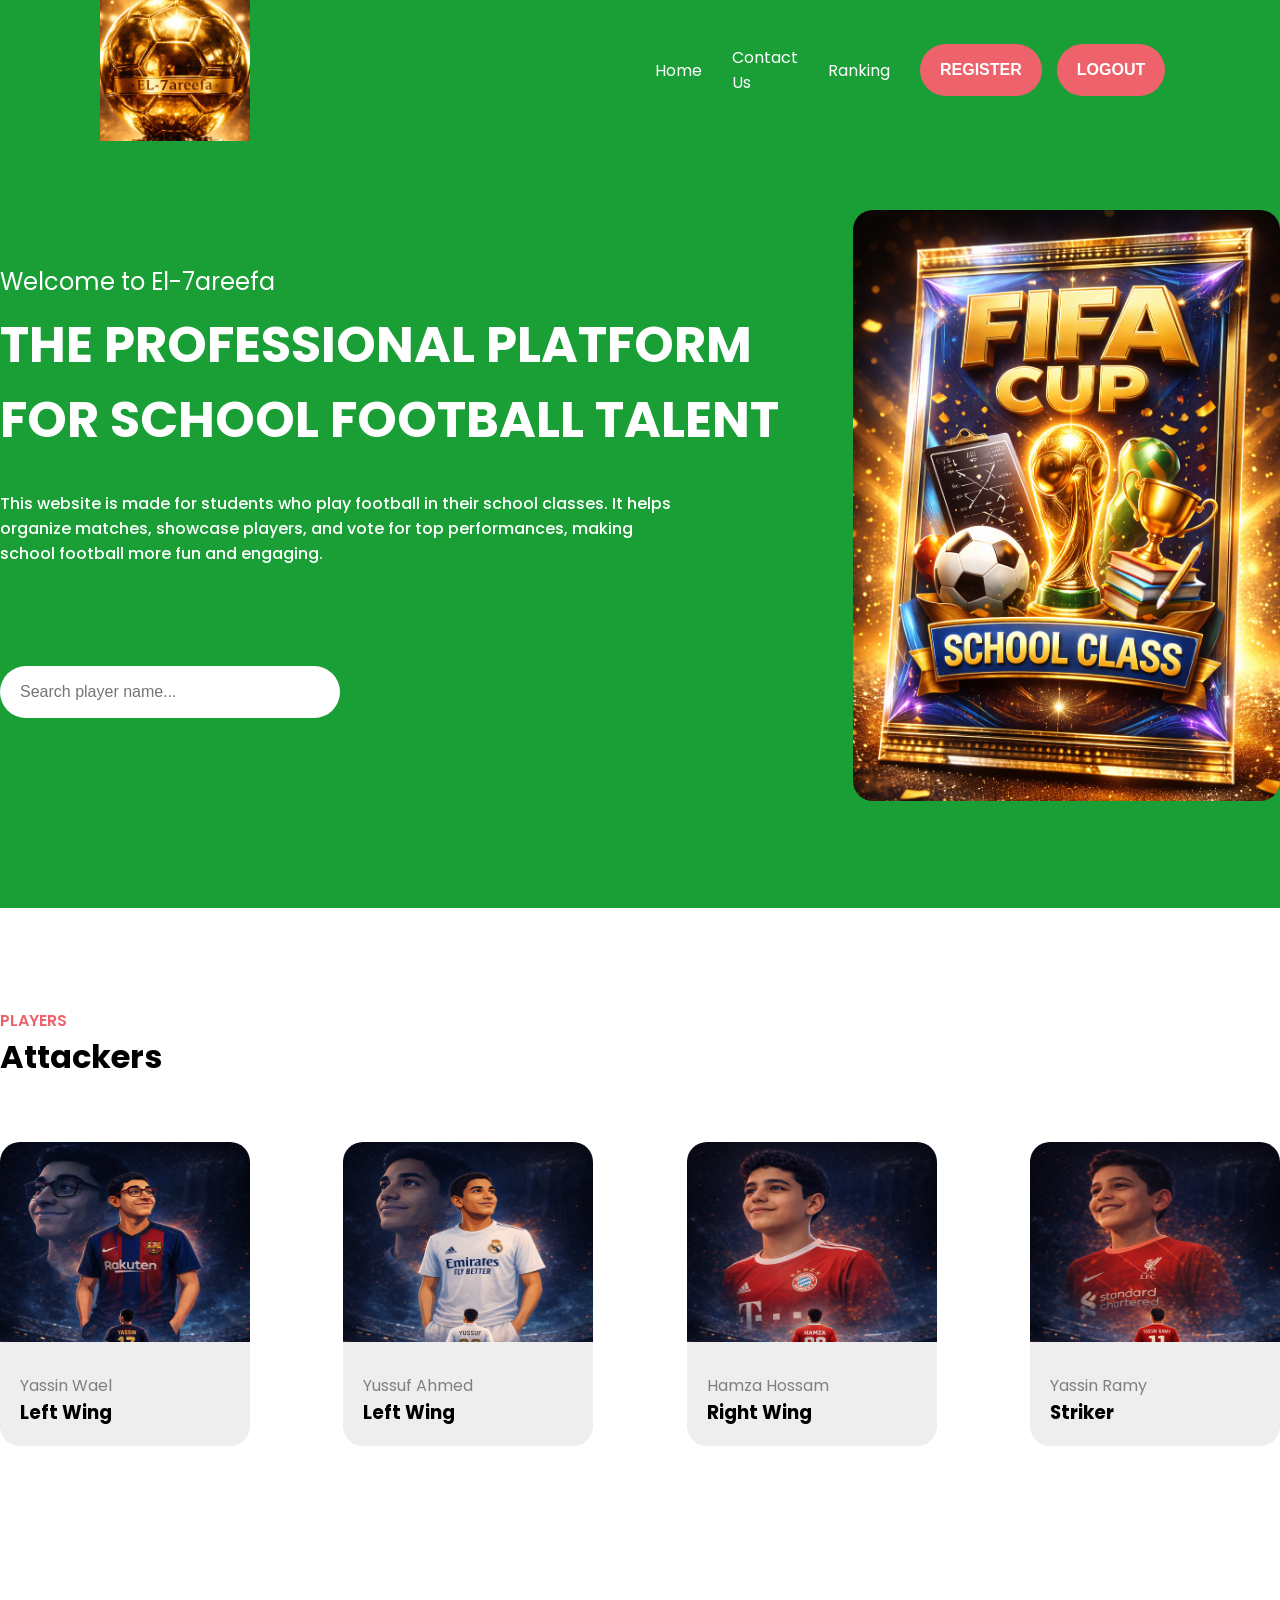
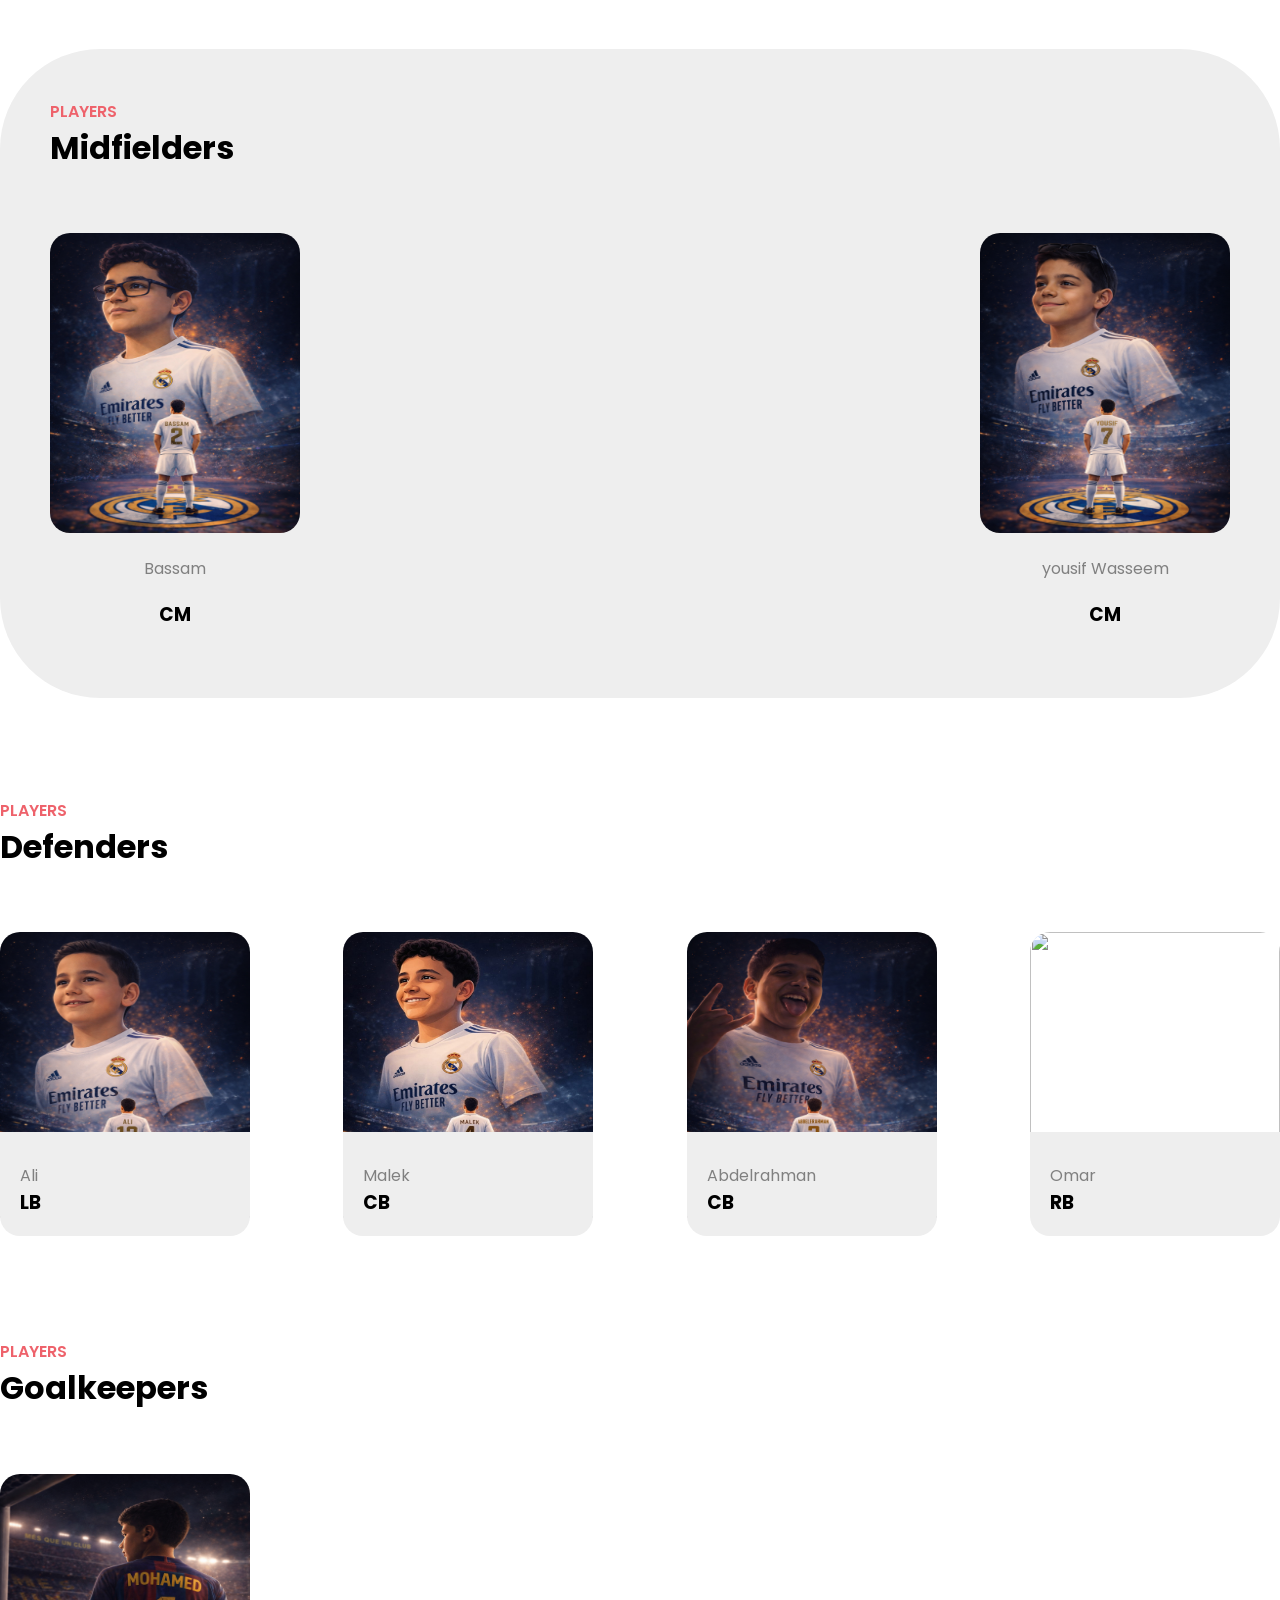
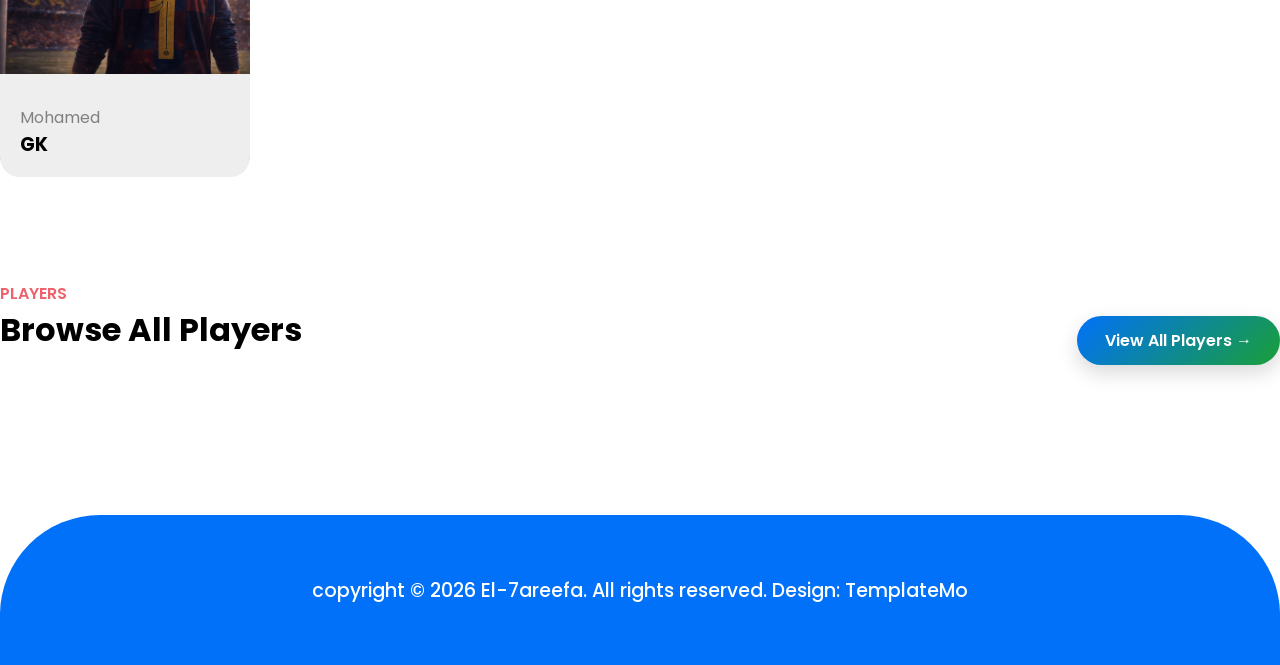
==== index.html @ 591f3f9e "Add files via upload" ====
<!DOCTYPE html>
<html lang="en">
  <head>
    <meta charset="UTF-8" />
    <meta name="viewport" content="width=device-width, initial-scale=1.0" />
    <!-- <script src="https://cdn.tailwindcss.com"></script> -->
    <!-- FONTS -->
    <link
      href="https://fonts.googleapis.com/css2?family=Poppins:wght@300;400;500;600;700&display=swap"
      rel="stylesheet"
    />
    <link rel="stylesheet" href="style.css" />
    <title>El-7areefa</title>
  </head>
  <body>
    <!-- HEADER -->
    <div class="headerContainer">
      <div class="header">
        <a href="index.html" class="logo">
          <img src="logo.png" alt="logo" />
        </a>
        <div class="headerLinks">
          <a href="index.html">Home</a>
            <a href="contactUs.html">Contact Us</a>
            <a href="ranking.html">Ranking</a>
            <a href="signIn.html" id="registerBtn"><button class="btn">Register</button></a>
          <button class="btn" onclick="logout()">Logout</button>
          <p id="userEmail"></p>
        </div>
      </div>
    </div>

    <!-- LANDING PAGE -->
    <div class="landingPageContainer">
      <div class="landingPage">
        <!-- LEFT SIDE -->
        <div class="leftSide">
          <p class="welcome">Welcome to El-7areefa</p>
          <h1 class="slogan">The professional platform for school football talent</h1>
          <p class="description">
            This website is made for students who play football in their school classes.
            It helps organize matches, showcase players, and vote for top performances,
            making school football more fun and engaging.
          </p>
<div class="searchBar">
  <input
    type="text"
    id="playerSearch"
    placeholder="Search player name..."
    oninput="liveSearch()"
    autocomplete="off"
  >
  <div id="searchResults" class="search-results"></div>
</div>


          </div>

        <!-- RIGHT SIDE  -->
        <div class="imageContainer">
        <img src="banner-image.png" alt="" />
        </div>
      </div>
    </div>

    <!-- TRENDING GAMES SECTION  -->
    <div class="trendingContainer">
      <span>Players</span>
      <div class="trendingHeader">
        <h1>Attackers</h1>
      </div>
      <div class="trendingCard">
        <!-- TRENDING GAME 1 -->
        <div class="card">
          <img src="trending-01.png" alt="" class="yassin"/>
          <div class="cardInfo">
            <div class="cardName">
              <p>Yassin Wael</p>
              <h3>Left Wing</h3>
            </div>
          </div>
        </div>

        <!-- TRENDING GAME 2 -->
        <div class="card">
          <img src="trending-02.png" alt="" class="yassin"/>
          <div class="cardInfo">
            <div class="cardName">
              <p>Yussuf Ahmed</p>
              <h3>Left Wing</h3>
            </div>
          </div>
        </div>

        <!-- TRENDING GAME 3 -->
        <div class="card">
          <img src="hamza.png" alt="" class="yassin" />
          <div class="cardInfo">
            <div class="cardName">
              <p>Hamza Hossam</p>
              <h3>Right Wing</h3>
            </div>
          </div>
        </div>

        <!-- TRENDING GAME 4 -->
        <div class="card">
          <img src="yassin_ramy.png" alt="" class="yassin"/>
          <div class="cardInfo">
            <div class="cardName">
              <p>Yassin Ramy</p>
              <h3>Striker</h3>
            </div>
          </div>
        </div>
      </div>
    </div>

    <!-- MOST PLAYED SECTION  -->
    <div class="mostContainer">
      <div class="mostPlayed">
        <span>Players</span>
        <div class="mostHeader">
          <h1>Midfielders</h1>
        </div>
        <div class="mostCards">
          <!-- CARD 1  -->
          <div class="card">
            <div class="cardImg">
              <img src="bassam.png" alt="" class="yassin"/>
            </div>
            <div class="cardInfo">
              <p class="genre">Bassam</p>
              <h3 class="cardName">CM</h3>
            </div>
          </div>
          <!-- CARD 2  -->
          <div class="card">
            <div class="cardImg">
              <img src="yousif_wasseem.png" alt="" class="yassin"/>
            </div>
            <div class="cardInfo">
              <p class="genre">yousif Wasseem</p>
              <h3 class="cardName">CM</h3>
            </div>
          </div>
        </div>
      </div>
    </div>

    <!-- TOP CATEGORIES  -->
    <div class="trendingContainer">
      <span>Players</span>
      <div class="trendingHeader">
        <h1>Defenders</h1>
      </div>
      <div class="trendingCard">
        <!-- TRENDING GAME 1 -->
        <div class="card">
          <img src="ali.png" alt="" class="yassin"/>
          <div class="cardInfo">
            <div class="cardName">
              <p>Ali</p>
              <h3>LB</h3>
            </div>
          </div>
        </div>

        <!-- TRENDING GAME 2 -->
        <div class="card">
          <img src="malek.png.jpg" alt="" class="yassin"/>
          <div class="cardInfo">
            <div class="cardName">
              <p>Malek</p>
              <h3>CB</h3>
            </div>
          </div>
        </div>

        <!-- TRENDING GAME 3 -->
        <div class="card">
          <img src="abdelrahman.png" alt="" class="yassin"/>
          <div class="cardInfo">
            <div class="cardName">
              <p>Abdelrahman</p>
              <h3>CB</h3>
            </div>
          </div>
        </div>

        <!-- TRENDING GAME 4 -->
        <div class="card">
          <img src="trending-04.jpg" alt="" class="yassin"/>
          <div class="cardInfo">
            <div class="cardName">
              <p>Omar</p>
              <h3>RB</h3>
            </div>
          </div>
        </div>
      </div>
    </div>
    <!--gk-->
    <div class="trendingContainer">
  <span>Players</span>
  <div class="trendingHeader">
    <h1>Goalkeepers</h1>
  </div>
  <div class="trendingCard" id="goalkeepersPlayers">
    <!-- Placeholder card -->
    <div class="card">
      <img src="mohamed.png" class="yassin" alt="">
      <div class="cardInfo">
        <div class="cardName">
          <p>Mohamed</p>
          <h3>GK</h3>
        </div>
      </div>
    </div>
  </div>
</div>
<!-- BROWSE PLAYERS -->
<div class="trendingContainer">
  <span>Players</span>
  <div class="trendingHeader">
    <h1>Browse All Players</h1>
<a href="players.html" class="view-all-btn">
  View All Players →
</a>
  </div>

  <div class="trendingCard" id="homePlayers"></div>
</div>
    <!-- FOOTER  -->
    <div class="footerContainer">
      <div class="footer">
        copyright &copy; 2026 El-7areefa. All rights reserved. Design:
        TemplateMo
      </div>
    </div>


<script src="https://www.gstatic.com/firebasejs/8.10.0/firebase-app.js"></script>
<script src="https://www.gstatic.com/firebasejs/8.10.0/firebase-auth.js"></script>
<script src="https://www.gstatic.com/firebasejs/8.10.0/firebase-firestore.js"></script>

<script>
  const firebaseConfig = {
    apiKey: "AIzaSyA4yfl48U9agGiK_tGhnNmvBV7qZu47NzE",
    authDomain: "el-7areefa-ac2fb.firebaseapp.com",
    projectId: "el-7areefa-ac2fb"
  };
    firebase.initializeApp(firebaseConfig);
</script>
<script>
  const db = firebase.firestore();
</script>

<script>
function liveSearch() {
  const input = document.getElementById("playerSearch").value.toLowerCase().trim();
  const resultsBox = document.getElementById("searchResults");

  resultsBox.innerHTML = "";

  if (input.length < 2) {
    resultsBox.style.display = "none";
    return;
  }

  db.collection("players")
    .where("nameLower", ">=", input)
    .where("nameLower", "<=", input + "\uf8ff")
    .limit(5)
    .get()
    .then(snapshot => {
      if (snapshot.empty) {
        resultsBox.innerHTML = `<div class="no-results">No players found</div>`;
        resultsBox.style.display = "block";
        return;
      }

      snapshot.forEach(doc => {
        const p = doc.data();

        resultsBox.innerHTML += `
          <div class="search-item" onclick="goToPlayer('${doc.id}')">
            <img src="${p.image}" />
            <div class="info">
              <span>${p.name}</span>
              <small>${p.position} • ${p.overall}</small>
            </div>
          </div>
        `;
      });

      resultsBox.style.display = "block";
    });
}

function goToPlayer(id) {
  window.location.href = "player.html?id=" + id;
}
</script>

<script>
firebase.auth().onAuthStateChanged(user => {
  const emailText = document.getElementById("userEmail");
  const registerBtn = document.getElementById("registerBtn");
  const logoutBtn = document.querySelector("button[onclick='logout()']");

  if (user) {
    emailText.innerText = "Logged in as: " + user.email;
    registerBtn.style.display = "none";
    logoutBtn.style.display = "inline-block";
  } else {
    emailText.innerText = "";
    registerBtn.style.display = "inline-block";
    logoutBtn.style.display = "none";
  }
});
</script>

<script>
function logout() {
  firebase.auth().signOut().then(() => {
    window.location.href = "login.html";
  });
}
</script>

<script>
const homePlayers = document.getElementById("homePlayers");

db.collection("players").limit(4).get().then(snapshot => {
  snapshot.forEach(doc => {
    const p = doc.data();

    homePlayers.innerHTML += `
      <div class="card" onclick="openPlayer('${doc.id}')">
        <img src="${p.image}" class="yassin">
        <div class="cardInfo">
          <div class="cardName">
            <p>${p.name}</p>
            <h3>${p.position} • ${p.overall}</h3>
          </div>
        </div>
      </div>
    `;
  });
});

function openPlayer(id) {
  window.location.href = "player.html?id=" + id;
}
</script>

  </body>
</html>
---- style.css ----
body {
    padding: 0;
    margin: 0;
    box-sizing: border-box;
    font-family: 'Poppins', sans-serif;
}

/* HEADER  */
.headerContainer {
    background-color: #1a9f37;
}
.header {
    /* position: sticky; */
    /* top: 0; */
    height: 80px;
    background-color: #1a9f37;
    color: #fff;
    display: flex;
    justify-content: space-between;
    align-items: center;
    padding: 30px 100px 0 100px;
    max-width: 1300px;
    margin: auto;
}

.headerLinks {
    width: 50%;
}

.headerLinks{
    display: flex;
    justify-content: space-between;
    align-items: center;
    list-style: none;
}

.headerLinks a {
    text-decoration: none;
    color: #fff;
    padding: 10px 15px;
    border-radius: 50px;
    transition: .3s;
}

.headerLinks a:hover {
    background-color: #1A7FF9;
}

.logo img {
    width: 150px;
}
/* END HEADER  */

/* LANDING PAGE  */
.landingPageContainer {
    background-color: #1a9f37;
    border-radius: 0 0 100px 100px;
}
.landingPage {
    display: flex;
    background-color: #1a9f37;
    color: #fff;
    padding: 100px 0;
    max-width: 1300px;
    margin: auto;
}

.landingPage .slogan {
    text-transform: uppercase;
    font-weight: 700;
    font-size: 50px;
}

.landingPage .welcome {
    font-size: x-large;
    height: 10px;
}

.landingPage .description {
    color: #fff;
    width: 80%;
    font-weight: 500;
    
}

.searchBar {
    position: relative;
    margin-top: 100px;
}

.searchBar input {
    border-radius: 50px;
    border: none;
    outline: none;
    width: 40%;
    height: 50px;
    font-size: large;
    padding-left: 20px;
}

.searchBar input::placeholder {
    font-size:medium;
}

.btn {
    border-radius: 50px;
    height: 52px;
    border: none;
    font-weight:600;
    font-size: medium;
    padding: 0 20px;
    background-color: #EE626B;
    color: #fff;
    text-transform: uppercase;
    transition: .3s;
}

.btn:hover {
    background-color: #9E4147;
    cursor: pointer;
}

.searchBar input {
  height: 52px;
  padding: 0 20px;
  line-height: 52px;
}

.searchBar .searchBtn {
  height: 52px;
  padding: 0 25px;
  line-height: 52px;
}


/* REMOVE or COMMENT THIS */
/*
input, textarea, button {
  padding: 10px;
  font-size: 16px;
}
*/

.leftSide {
    padding-top: 30px;
    flex: 8;
}

.imageContainer {
    flex: 4;
}

.imageContainer img {
    width: 100%;
    border-radius: 20px;
}


/* END LANDING PAGE  */

/* TRENDING GAMES */
.trendingContainer {
    margin: auto;
    max-width: 1300px;
    margin-top: 100px;
}

.trendingHeader, .mostHeader {
    display: flex;
    justify-content: space-between;
    align-items: center;
    align-items: center;
    padding-bottom: 40px;
    
}

.trendingHeader h1, .mostHeader h1, .categoryHeader h1 {
    margin-top: 0;
}

.trendingContainer span, .mostContainer span, .categoryHeader span {
    text-transform: uppercase;
    color: #EE626B;
    font-weight: 600;
}

.trendingCard, .mostCards, .categoryCards{
    display: flex;
    justify-content: space-between;
}

.trendingCard .card {
    position: relative;
}


.trendingCard .card img {
    border-radius: 20px;
}

.trendingCard .card .cardInfo {
    position: absolute;
    top: 200px;
    width: 100%;
    background-color: #EEEEEE;
    border-radius: 0 0 20px 20px;
    padding-top: 15px;
    display: flex;
    justify-content: space-between;
    align-items: center;
}

.trendingCard .card .cardName {
    padding: 0 20px;
}

.trendingCard .cardName h3 {
    margin-top: 0;
}

.trendingCard .cardName p {
    color: gray;
    margin-bottom: 0;
}


.trendingCard .cardInfo .icon img {
    width: 50px;
    transition: .3s;
}

.trendingCard .cardInfo .icon {
    margin-right: 20px;
}

.trendingCard .cardInfo img:hover{
    transform: scale(1.3);
}

/* END TRENDING GAMES */

/* MOST PLAYED  */
.cardImg img {
    border-radius: 20px;
}

.mostCards .cardInfo {
    display: flex;
    flex-direction: column;
    align-items: center;
}

.mostCards .cardInfo .genre {
    margin-bottom: 0;
    color: gray;
}

.mostContainer {
    background-color: #EEEEEE;
    margin-top: 200px;
    padding: 50px;
    border-radius: 100px;
}

.mostContainer .mostPlayed, .category {
    max-width: 1300px;
    margin: auto;
}

/* END MOST PLAYED  */

/* CATEGORY GAMES  */

.categoryContainer {
    margin-top: 150px;
}

.category .categoryHeader {
    display: flex;
    flex-direction: column;
    align-items: center;
}

.category .card .cardImg{
    position: relative;
    top: -20px;
}

.category .card .genre {
    background-color: #0171F9;
    text-align: center;
    color: #fff;
    padding: 15px 0 30px 0;
    font-size: large;
    font-weight: 500;
    border-radius: 20px 20px 0 0;
}

.category .categoryCards {
    margin-top: 30px;
}
.card {
    transition: .3s;
}

.category .card:hover {
    transform: scale(1.05);
}


/* END CATEGORY GAMES  */

/* FOOTER  */
.footerContainer {
    background-color: #0171F9;
    height: 150px;
    border-radius: 100px 100px 0 0;
    margin-top: 100px;
    display: flex;
    align-items: center;
}

.footer {
    max-width: 1300px;
    margin: auto;
    text-align: center;
    color: #fff;
    font-weight: 500;
    font-size: larger;
}

/* END FOOTER  */

/* FORM  */
.formContainer {
    display: flex;
    padding: 40px;
    margin: auto;
    justify-content: center;
    max-width: 1300px;
}

.formContainer form {
    background-color: #EEEEEE;
    display: flex;
    justify-content: space-around;
    flex-direction: column;
    width: 400px;
    max-width: 400px;
    padding: 20px;
    border-radius: 20px;
    height: 450px;
}

.formContainer form input, textarea {
    outline: none;
    border: none;
    padding-left: 20px;
    font-size: large;
    /* width: 100%; */
}

.formContainer input {
    height: 50px;
    border-radius: 50px;
}

.formContainer textarea {
    border-radius: 20px;
    padding-top: 10px;
    resize: none;
}
/* END FORM  */

.yassin{
    width: 250px;
    height: 300px;
    border-radius: 20px 20px 0 0;
}

form {
  max-width: 400px;
  margin: auto;
  display: flex;
  flex-direction: column;
  gap: 10px;
}

input, textarea, button {
  padding: 10px;
  font-size: 16px;
}


/* CONTACT US FORM CUSTOM STYLE */
.formContainer form {
  background-color: #EEEEEE;
}

.formContainer input,
.formContainer textarea {
  font-size: 16px;
}

.trendingCard .card {
  width: 250px;
}

.formContainer h2 {
  margin-bottom: 5px;
}

.formContainer p {
  margin-bottom: 20px;
}

.formContainer button {
  margin-top: 10px;
}

.formContainer select {
  font-size: 16px;
  background-color: white;
}

.formContainer h2 {
  margin-bottom: 5px;
}

.formContainer p {
  margin-bottom: 20px;
}

#userEmail {
  color: white;
  font-size: 14px;
  margin-left: 15px;
  font-weight: 500;
}


.searchBar {
  display: flex;
  align-items: center;
  gap: 10px;
  margin-top: 100px;
}

.searchBar input {
  height: 52px;
  width: 300px;
  border-radius: 50px;
  border: none;
  outline: none;
  font-size: 16px;
  padding-left: 20px;
}

.searchBar .searchBtn {
  height: 52px;
  padding: 0 25px;
}

.fifa-card {
  width: 350px;
  height: 500px;
  background: linear-gradient(135deg, gold, #b8860b);
  border-radius: 20px;
  display: flex;
  padding: 20px;
  color: #000;
  font-family: 'Poppins', sans-serif;
}

.card-left {
  width: 40%;
  text-align: center;
}

.card-left img {
  width: 100%;
  border-radius: 10px;
}

.overall {
  font-size: 48px;
  margin: 0;
}

.position {
  font-weight: bold;
}

.card-right {
  width: 60%;
  padding-left: 10px;
}

.stats p {
  display: flex;
  justify-content: space-between;
  font-weight: 600;
}

.search-results {
  position: absolute;
  top: 60px;
  width: 300px;
  background: white;
  border-radius: 15px;
  box-shadow: 0 10px 25px rgba(0,0,0,0.15);
  overflow: hidden;
  z-index: 100;
}

.search-item {
  display: flex;
  align-items: center;
  gap: 12px;
  padding: 10px 15px;
  cursor: pointer;
  transition: background 0.2s;
}

.search-item:hover {
  background: #f2f2f2;
}

.search-item img {
  width: 45px;
  height: 45px;
  border-radius: 50%;
  object-fit: cover;
}

.search-item .info {
  display: flex;
  flex-direction: column;
}

.search-item .info span {
  font-size: 14px;
  font-weight: 600;
}

.search-item .info small {
  font-size: 12px;
  color: gray;
}

.no-results {
  padding: 15px;
  text-align: center;
  color: gray;
  font-size: 14px;
}

.players-page {
  padding: 40px;
  font-family: Poppins;
}

.players-grid {
  display: grid;
  grid-template-columns: repeat(auto-fill, minmax(200px, 1fr));
  gap: 20px;
  margin-top: 20px;
}

.player-card {
  background: #fff;
  border-radius: 12px;
  padding: 15px;
  cursor: pointer;
  text-align: center;
  transition: 0.3s;
}

.player-card:hover {
  transform: translateY(-5px);
}

.player-card img {
  width: 100%;
  border-radius: 10px;
}

/* PLAYER CARD ACTIONS (VIEW / COMPARE) */
.card-actions {
  display: flex;
  gap: 10px;
  margin-top: 10px;
  justify-content: center;
}

.card-actions button {
  padding: 8px 14px;
  border: none;
  border-radius: 20px;
  background-color: #0171F9;
  color: white;
  font-weight: 600;
  cursor: pointer;
  transition: 0.3s;
}

.card-actions button:hover {
  background-color: #014db8;
}

/* PLAYER COMPARISON */
.compare-page {
  max-width: 1100px;
  margin: auto;
  padding: 40px;
  text-align: center;
}

.compare-container {
  display: grid;
  grid-template-columns: 1fr 1.5fr 1fr;
  gap: 30px;
  align-items: center;
}

.compare-card {
  background: #eee;
  border-radius: 20px;
  padding: 20px;
}

.compare-card img {
  width: 100%;
  border-radius: 15px;
}

.compare-stats {
  display: flex;
  flex-direction: column;
  gap: 12px;
}

.stat-row {
  display: flex;
  justify-content: space-between;
  background: #f5f5f5;
  padding: 10px 15px;
  border-radius: 10px;
  font-weight: 600;
}

.stat-row span {
  width: 50px;
}

.stat-row strong {
  color: #0171F9;
}

.winner {
  color: #1a9f37;
  font-weight: 700;
}

/* VIEW ALL PLAYERS BUTTON */
.view-all-btn {
  padding: 12px 28px;
  background: linear-gradient(135deg, #0171F9, #1a9f37);
  color: white;
  font-weight: 600;
  border-radius: 30px;
  text-decoration: none;
  transition: 0.3s;
  box-shadow: 0 8px 20px rgba(0,0,0,0.15);
}

.view-all-btn:hover {
  transform: translateY(-2px);
  box-shadow: 0 12px 25px rgba(0,0,0,0.25);
}

.rank-badge {
  position: absolute;
  top: 10px;
  left: 10px;
  background: gold;
  color: black;
  font-weight: 700;
  padding: 5px 10px;
  border-radius: 20px;
  font-size: 14px;
}

.player-card {
  position: relative;
}
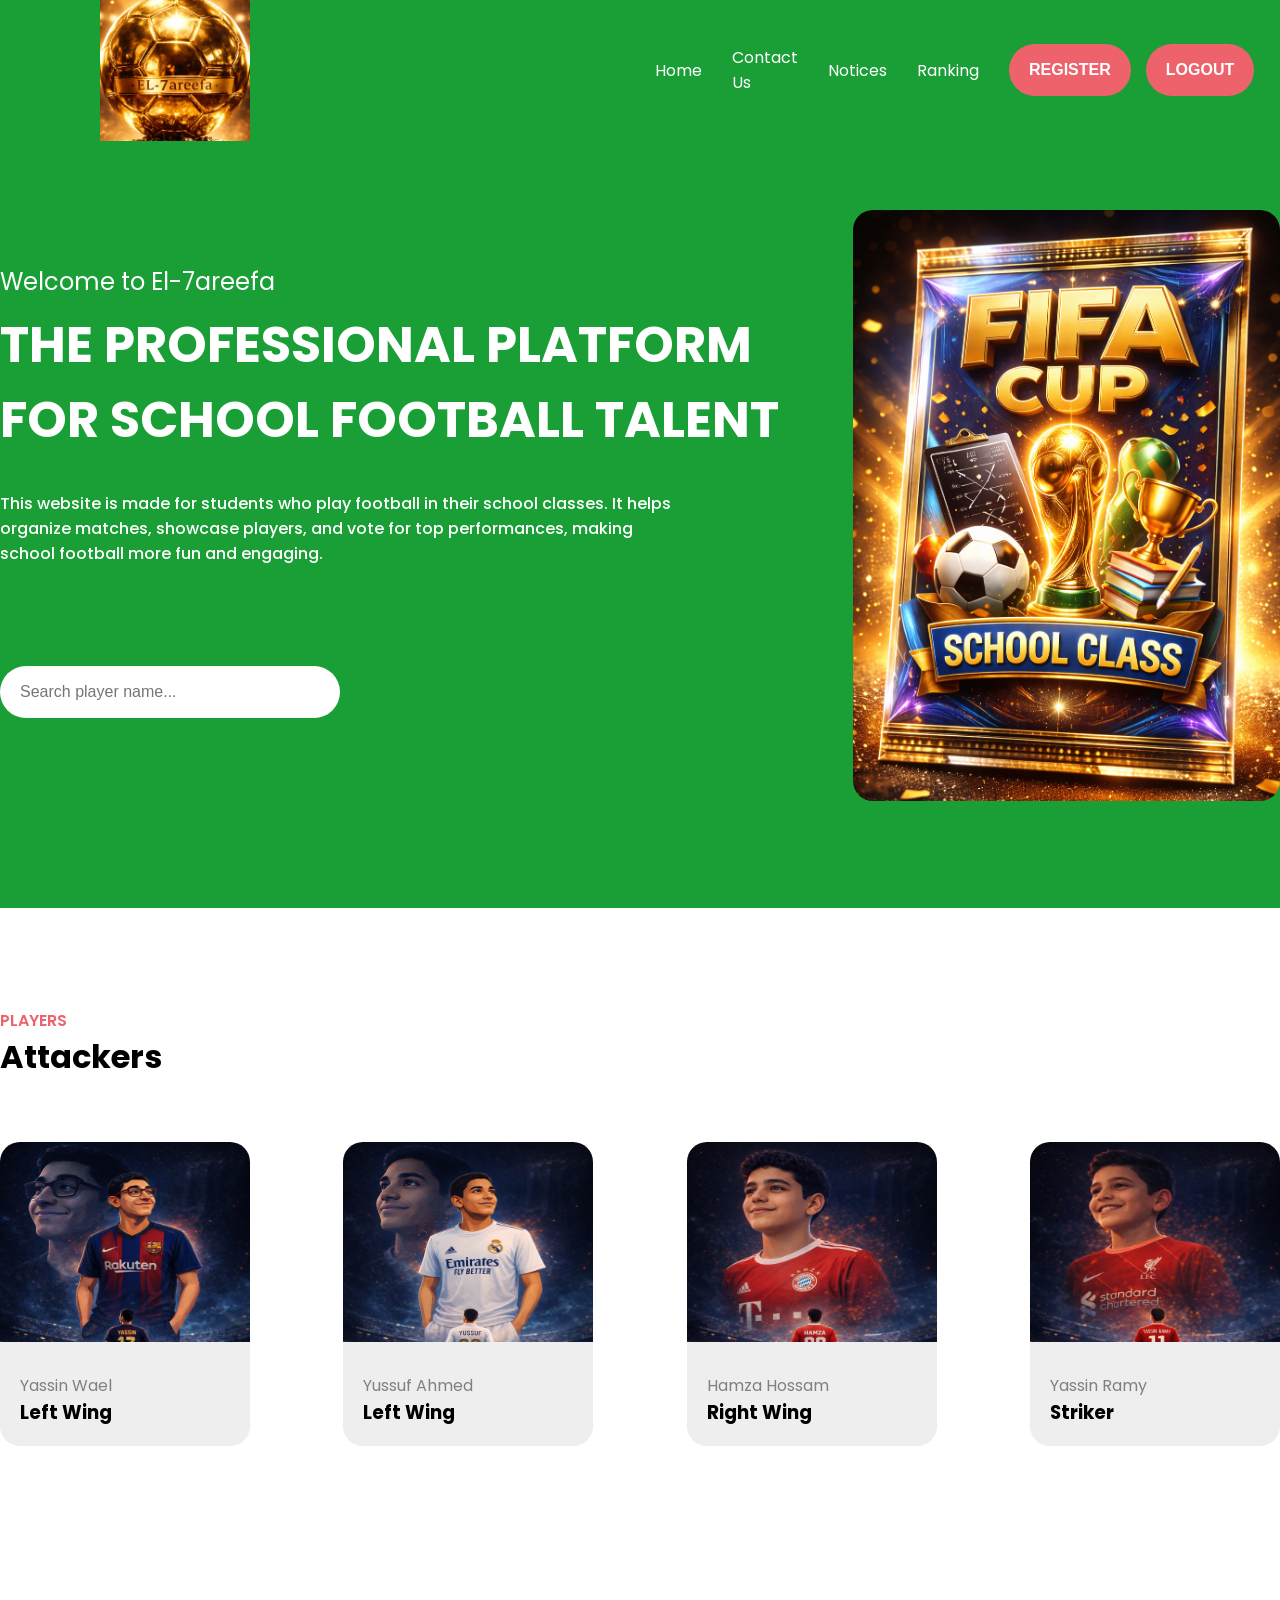
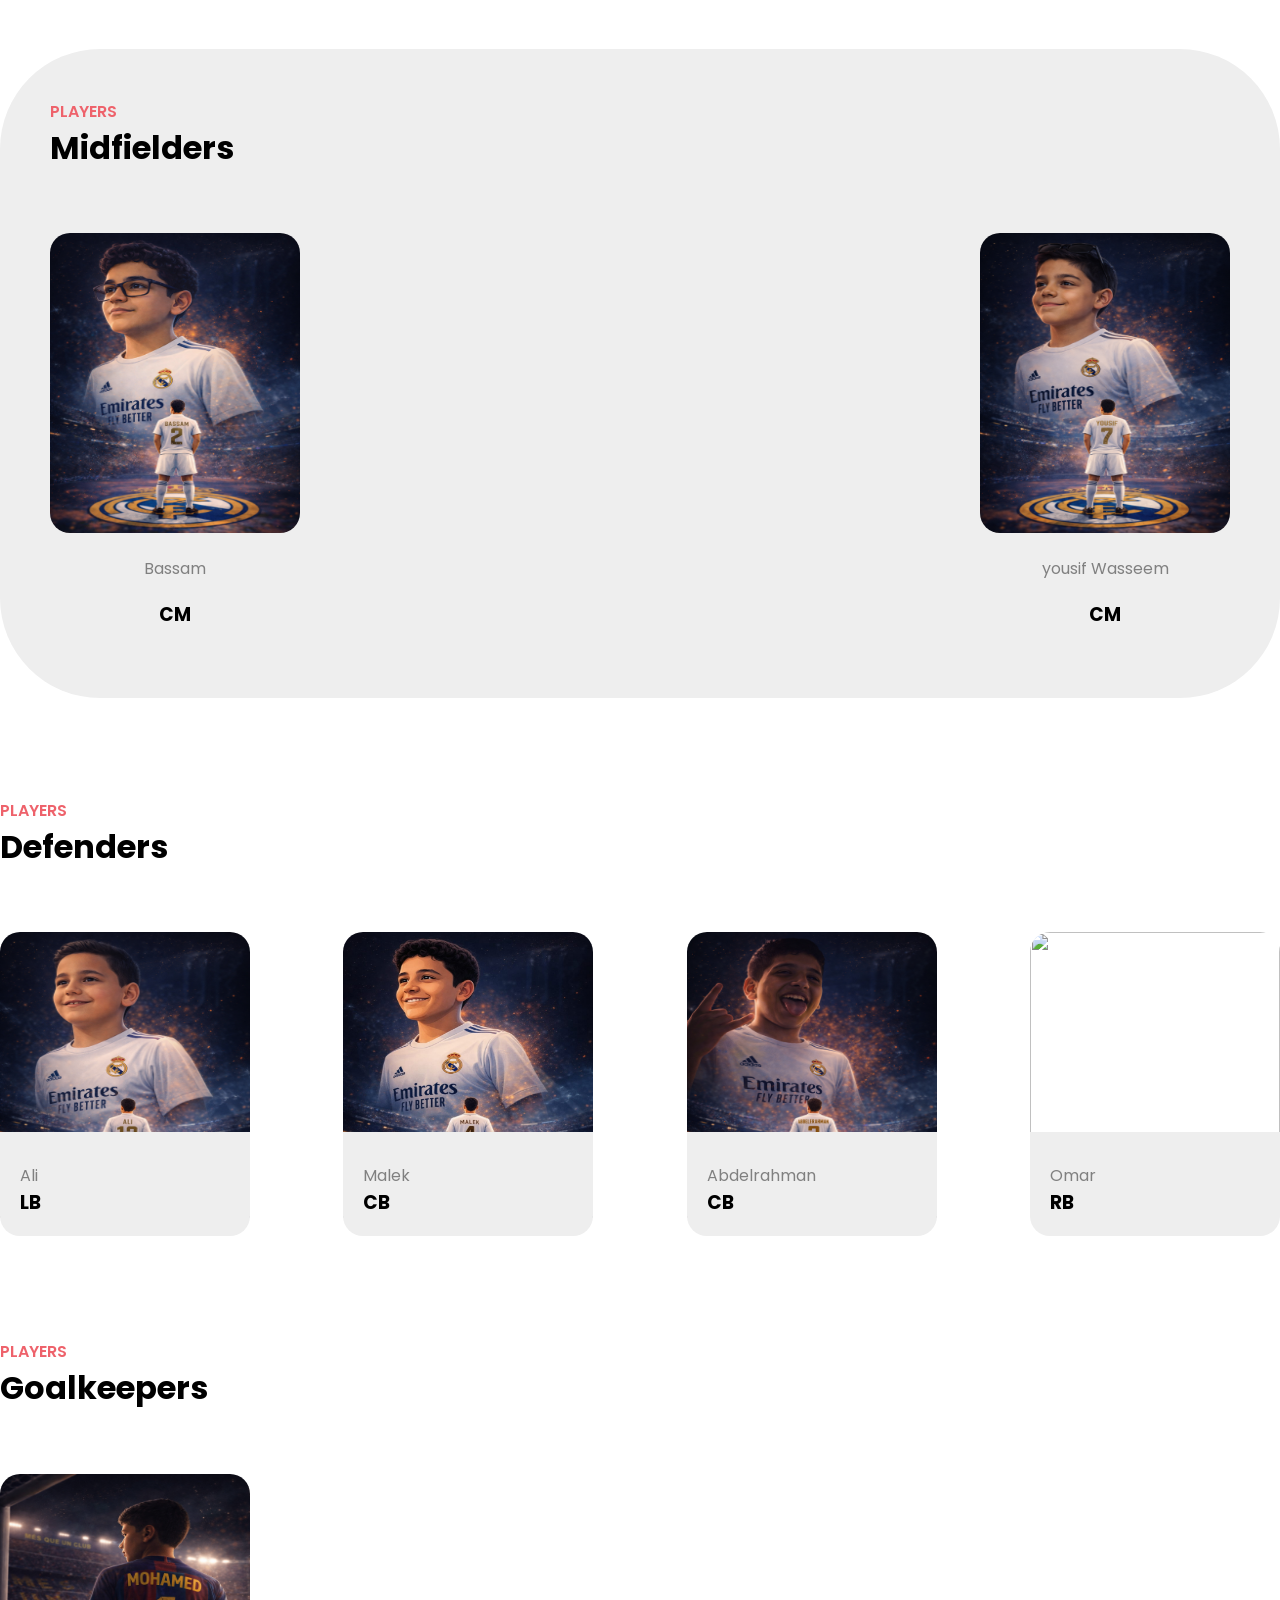
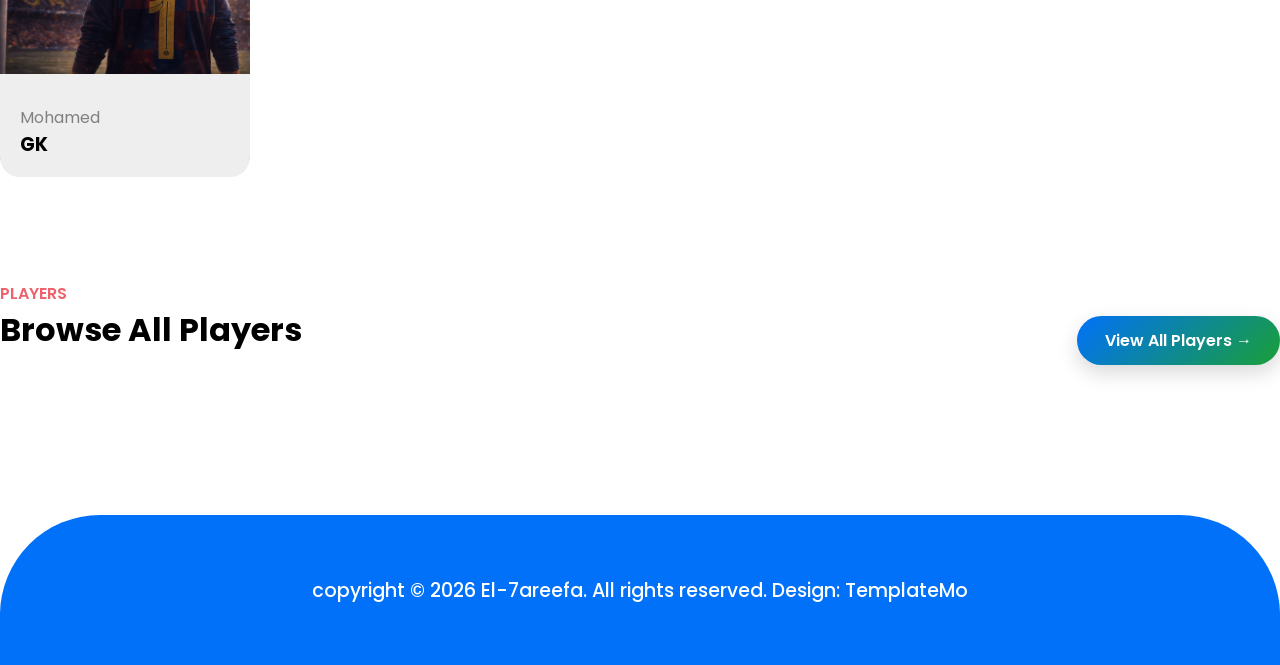
==== commit 91837549: "Add files via upload" ====
--- a/index.html
+++ b/index.html
@@ -22,6 +22,7 @@
         <div class="headerLinks">
           <a href="index.html">Home</a>
             <a href="contactUs.html">Contact Us</a>
+            <a href="notices.html">Notices</a>
             <a href="ranking.html">Ranking</a>
             <a href="signIn.html" id="registerBtn"><button class="btn">Register</button></a>
           <button class="btn" onclick="logout()">Logout</button>
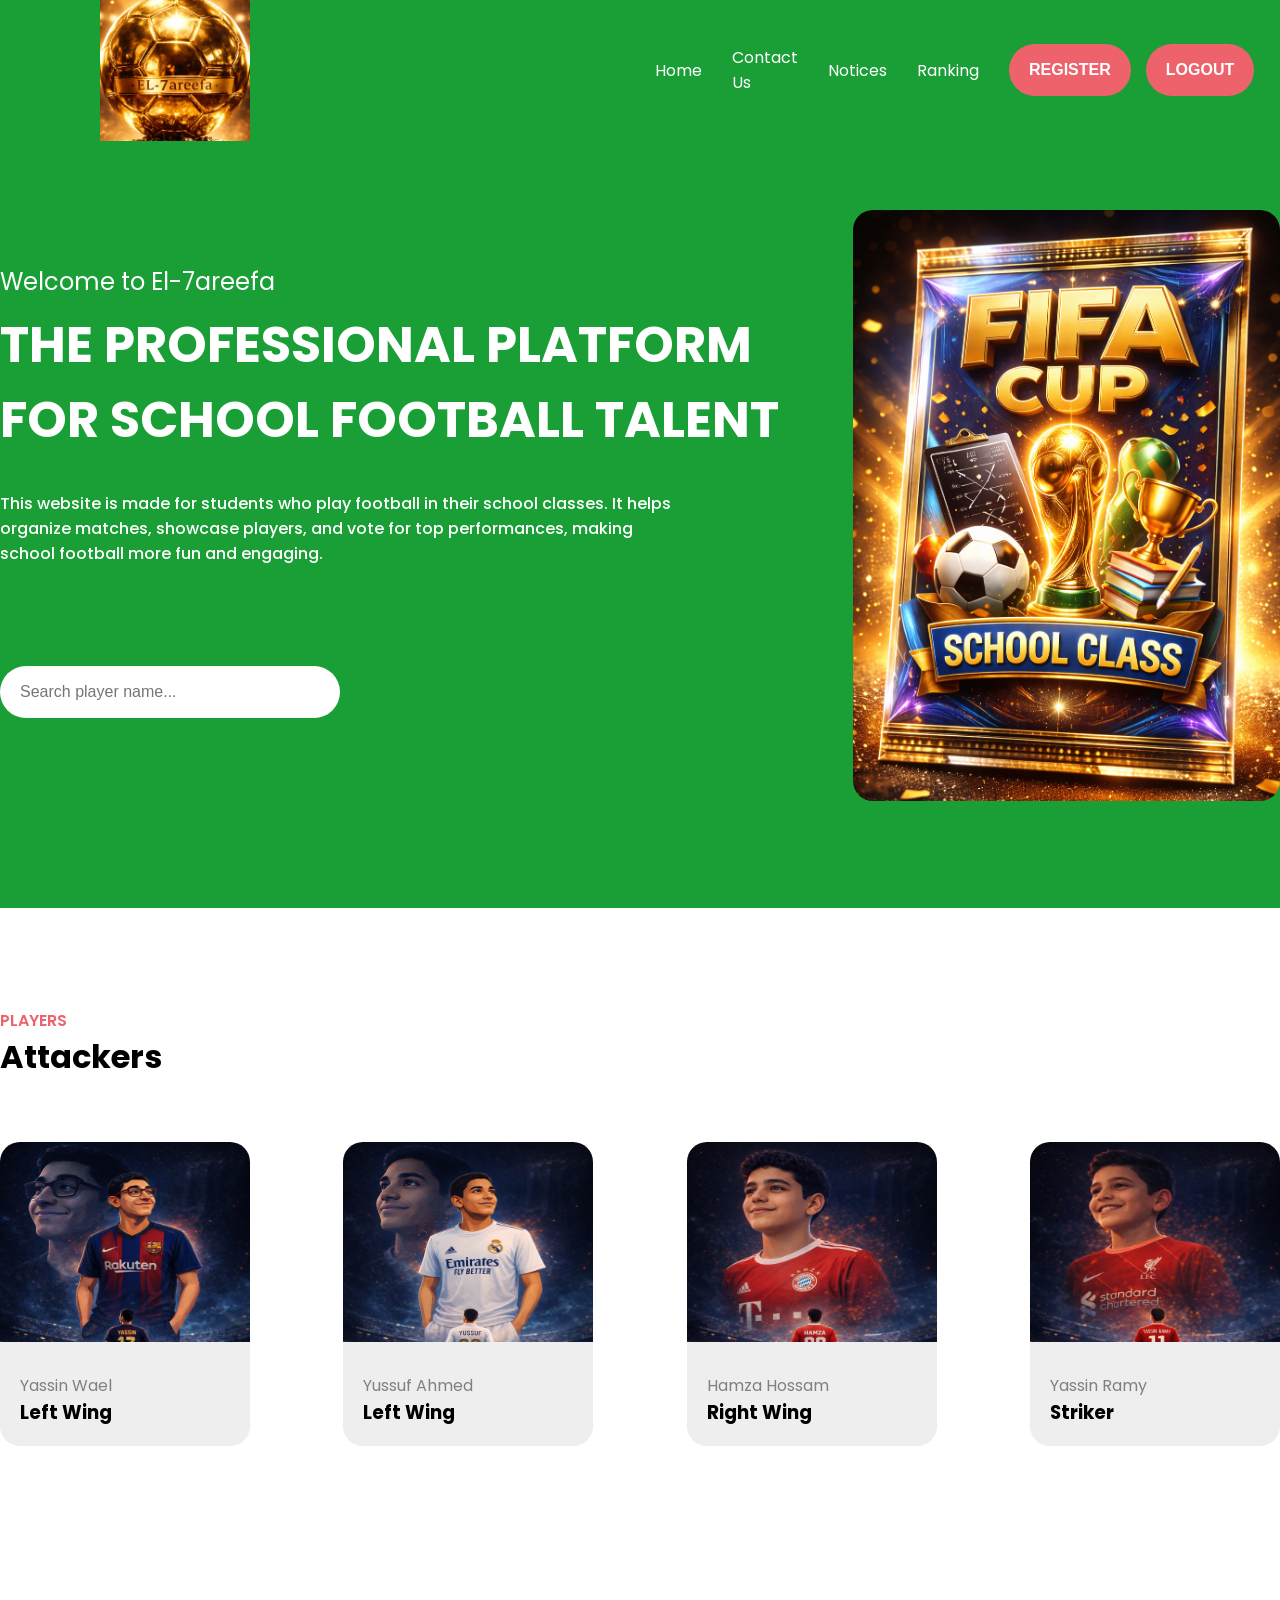
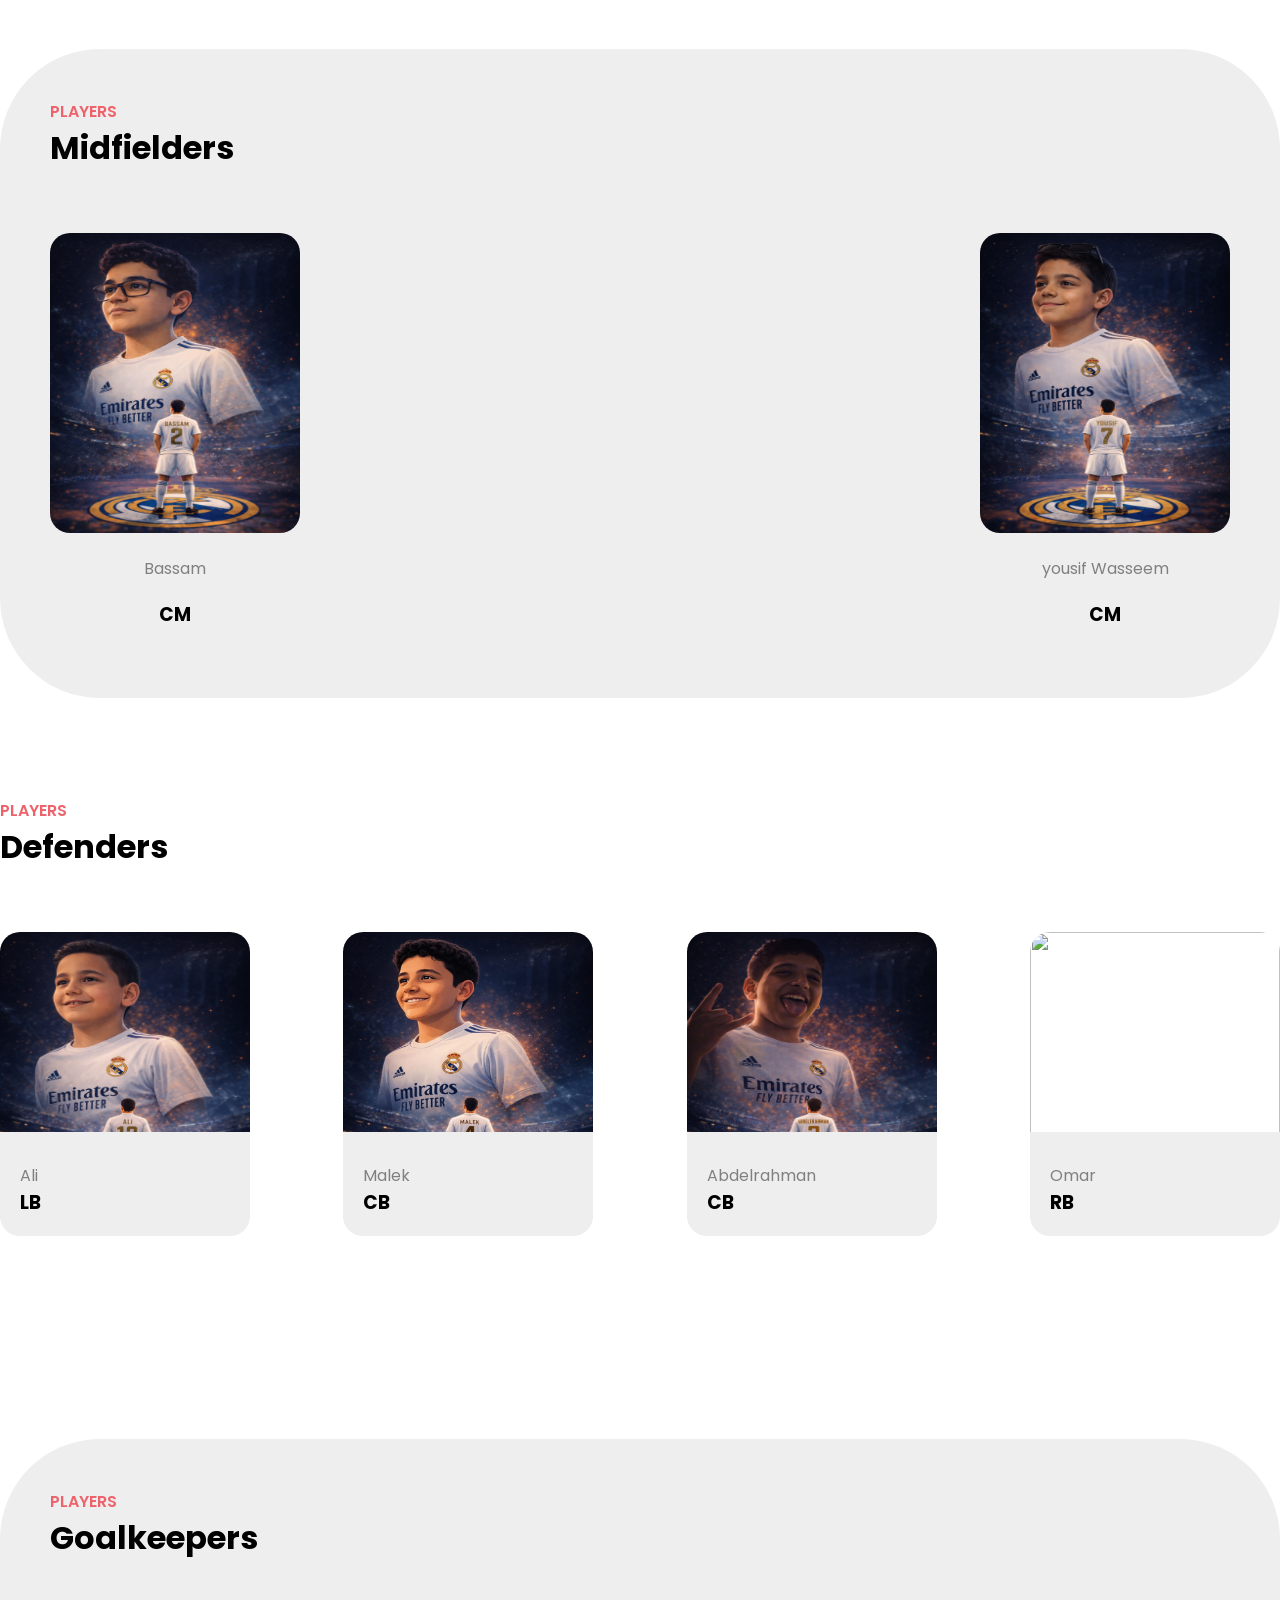
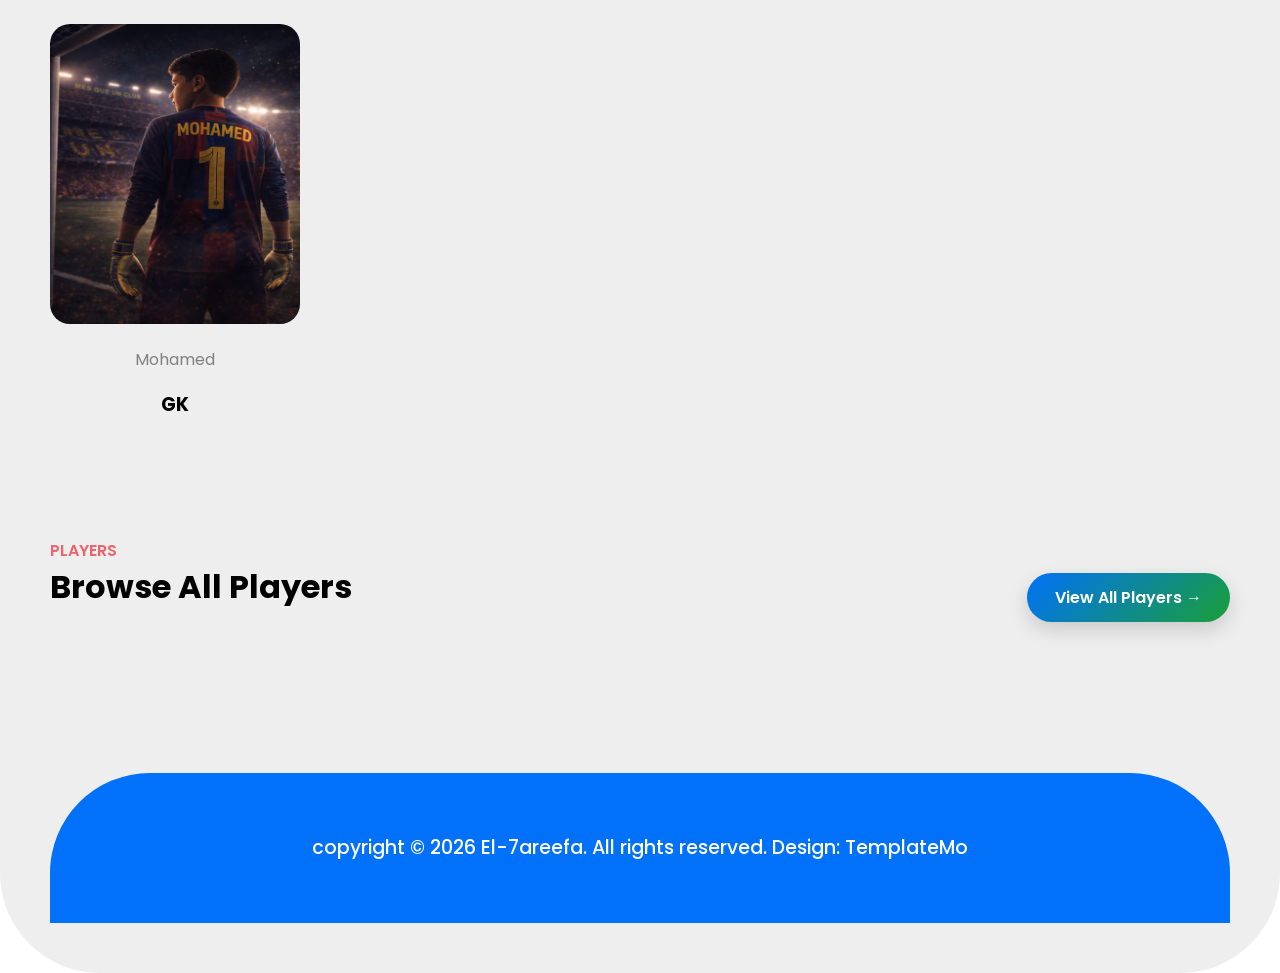
==== commit c914f598: "Add files via upload" ====
--- a/index.html
+++ b/index.html
@@ -201,25 +201,25 @@
         </div>
       </div>
     </div>
-    <!--gk-->
-    <div class="trendingContainer">
-  <span>Players</span>
-  <div class="trendingHeader">
-    <h1>Goalkeepers</h1>
-  </div>
-  <div class="trendingCard" id="goalkeepersPlayers">
-    <!-- Placeholder card -->
-    <div class="card">
-      <img src="mohamed.png" class="yassin" alt="">
-      <div class="cardInfo">
-        <div class="cardName">
-          <p>Mohamed</p>
-          <h3>GK</h3>
-        </div>
-      </div>
-    </div>
-  </div>
-</div>
+    <!-- MOST PLAYED SECTION  -->
+    <div class="mostContainer">
+      <div class="mostPlayed">
+        <span>Players</span>
+        <div class="mostHeader">
+          <h1>Goalkeepers</h1>
+        </div>
+        <div class="mostCards">
+          <!-- CARD 1  -->
+          <div class="card">
+            <div class="cardImg">
+              <img src="mohamed.png" alt="" class="yassin"/>
+            </div>
+            <div class="cardInfo">
+              <p class="genre">Mohamed</p>
+              <h3 class="cardName">GK</h3>
+            </div>
+          </div>
+        </div>
 <!-- BROWSE PLAYERS -->
 <div class="trendingContainer">
   <span>Players</span>
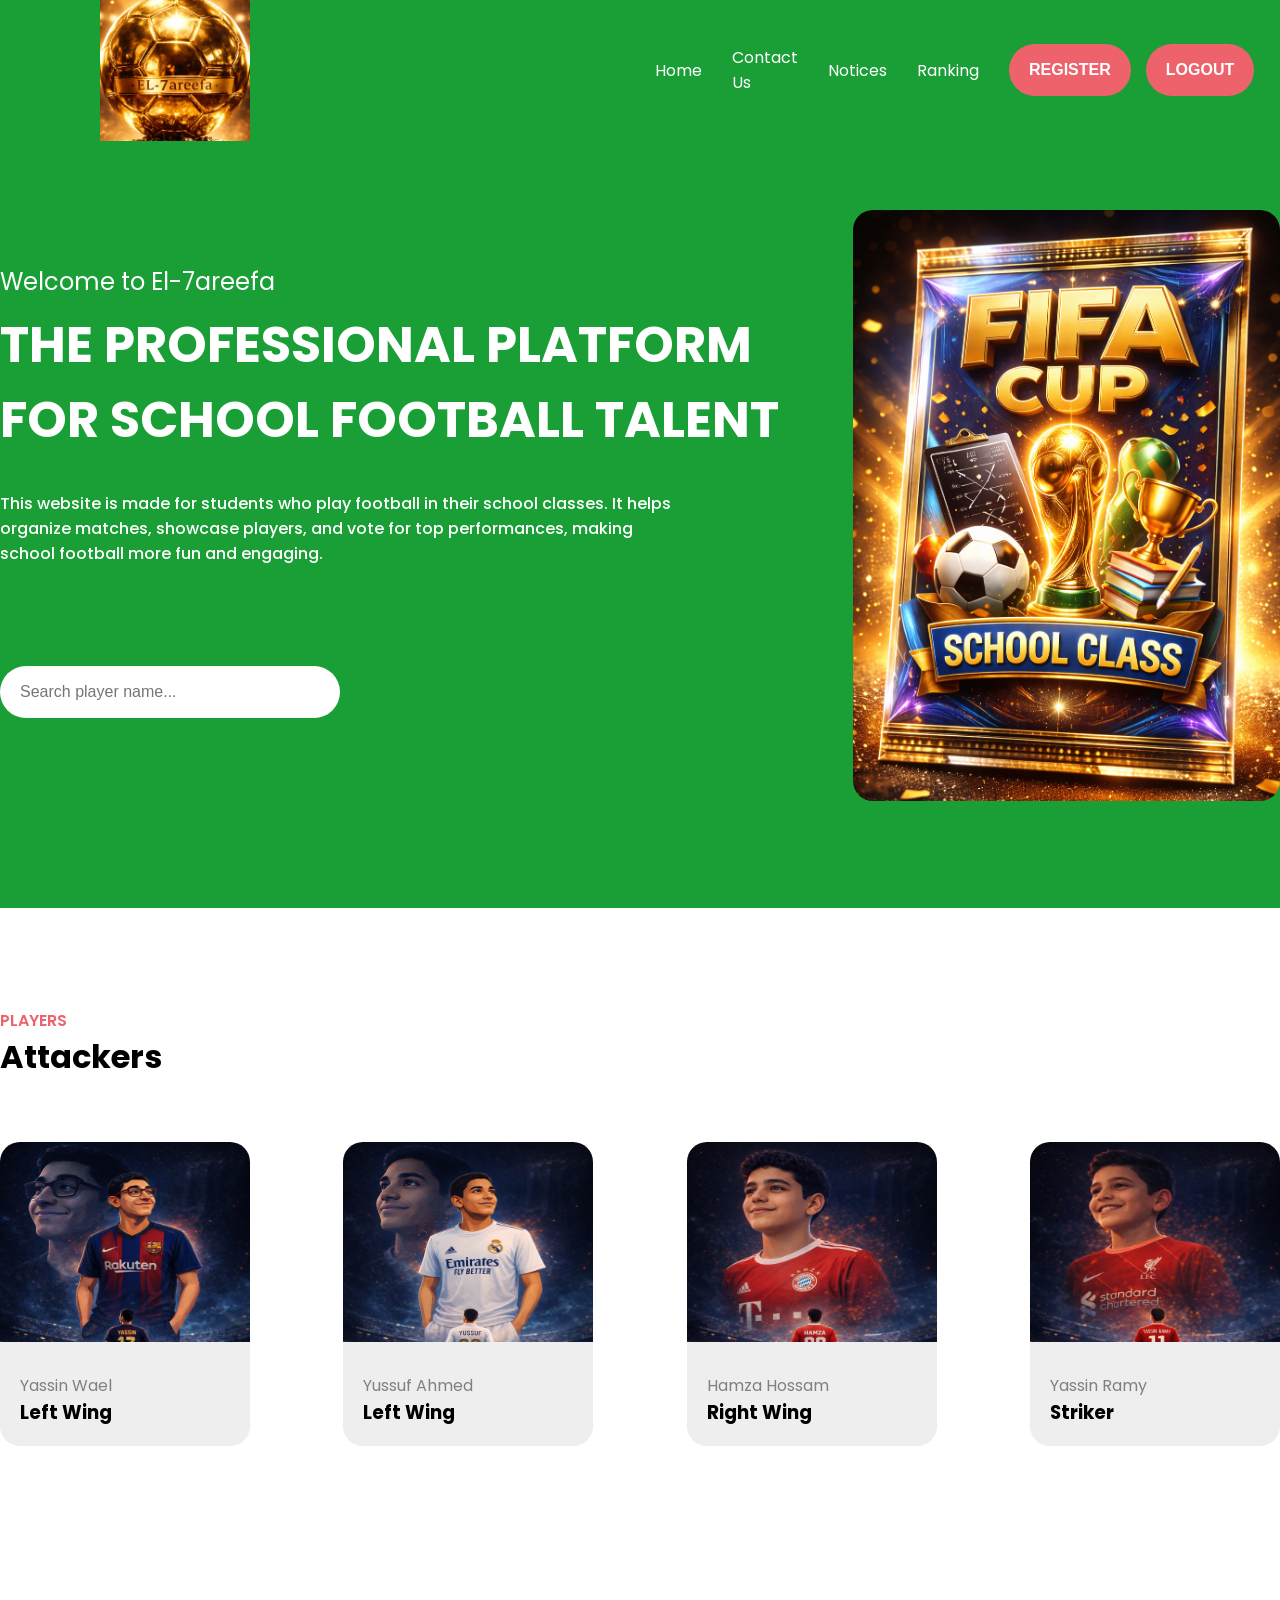
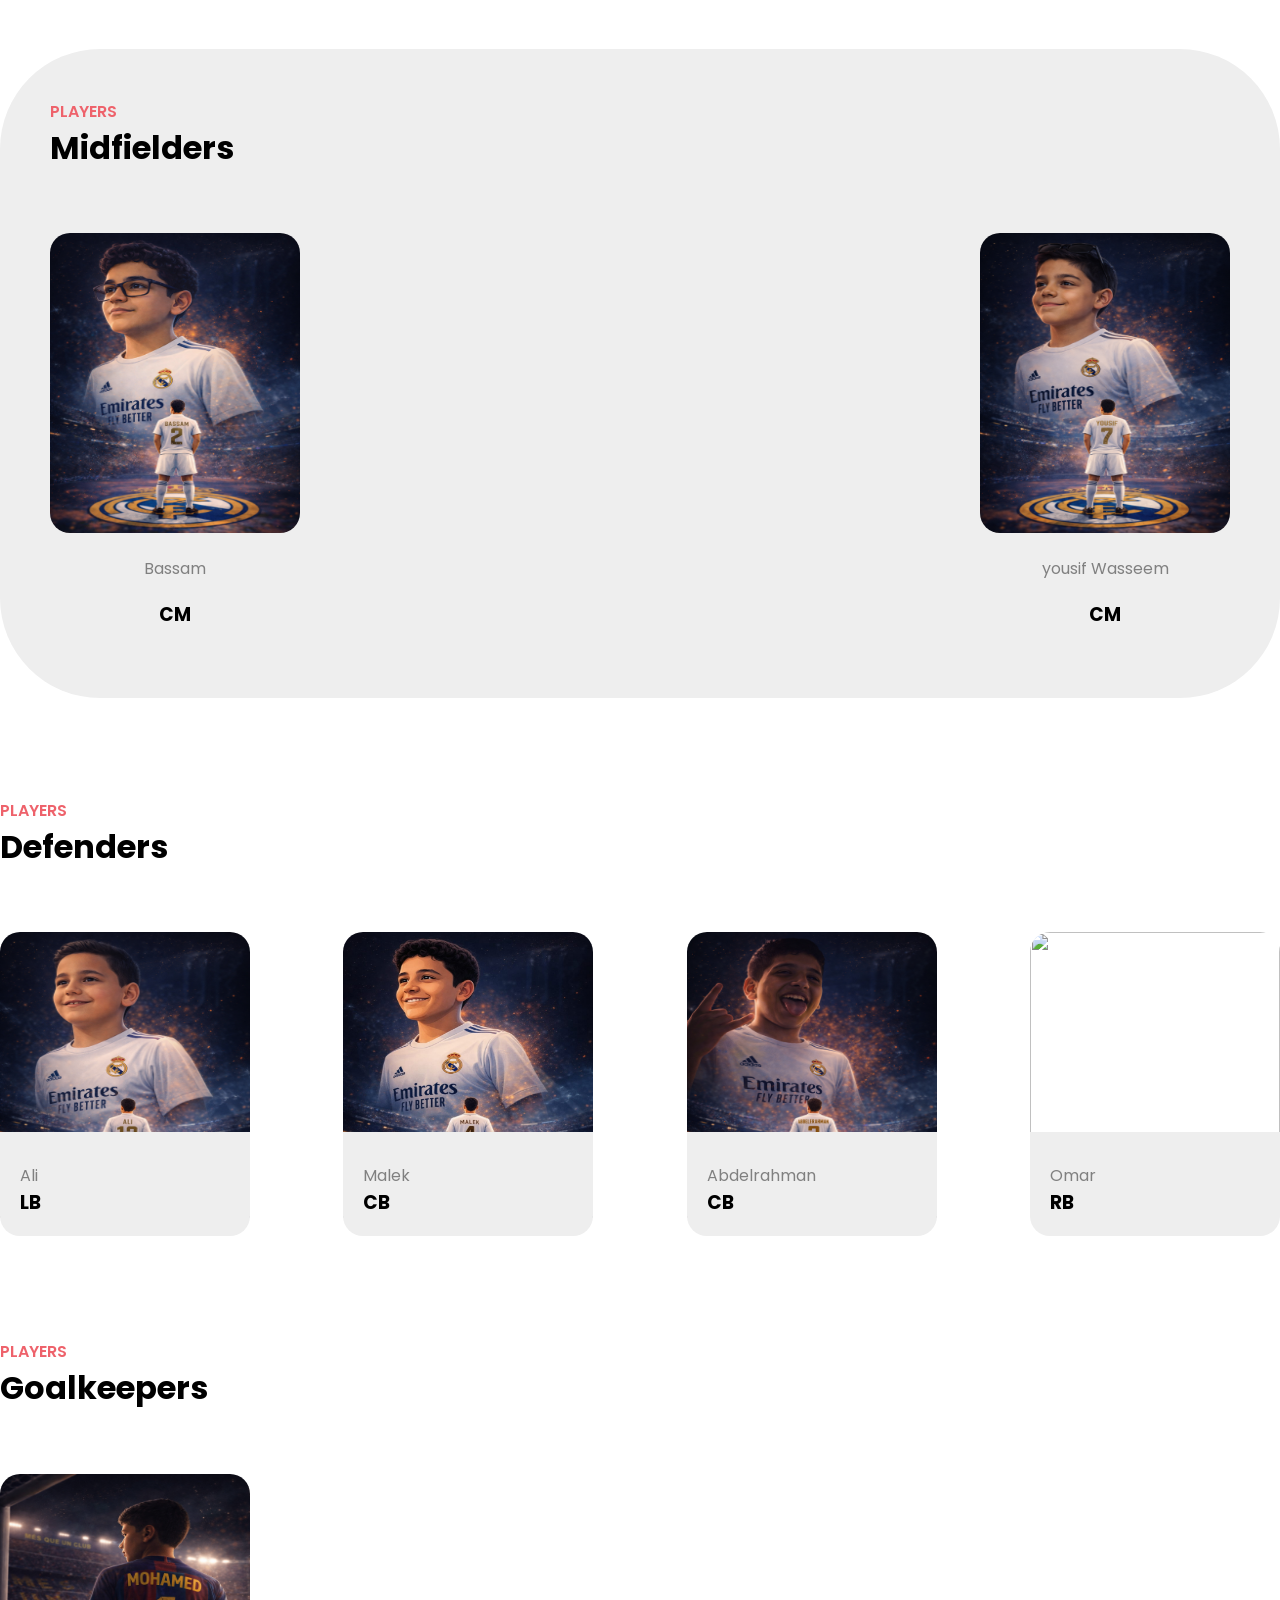
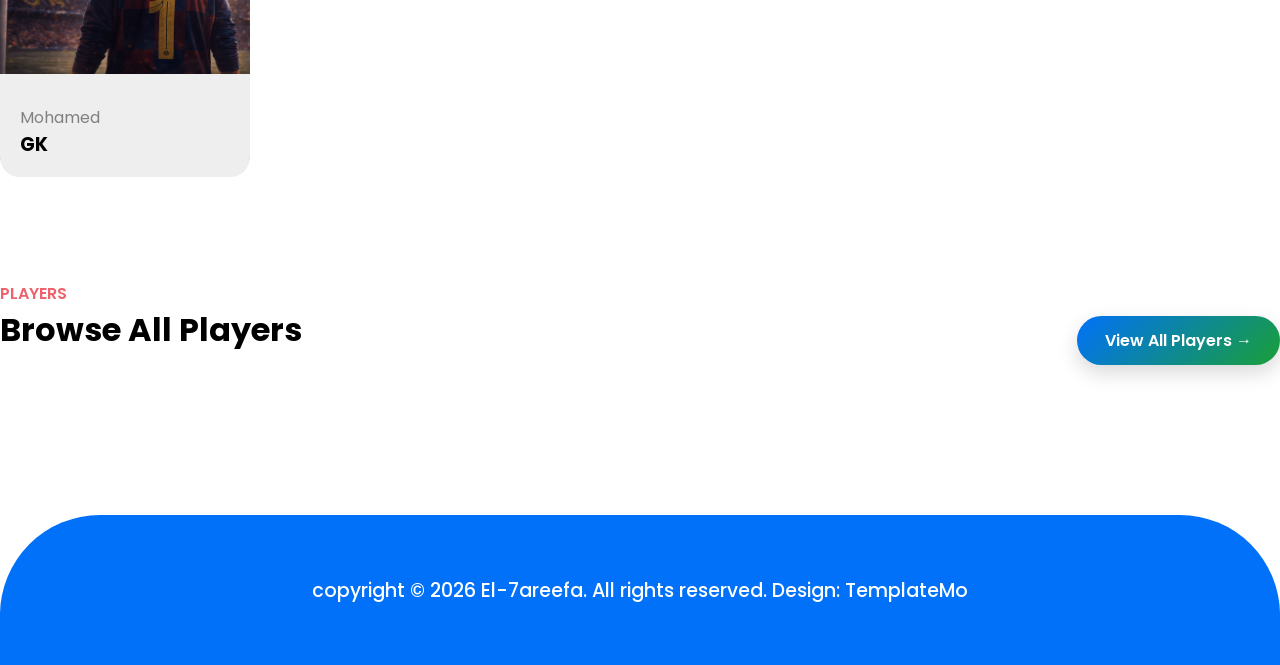
==== commit 68c67b9b: "Add files via upload" ====
--- a/index.html
+++ b/index.html
@@ -201,25 +201,25 @@
         </div>
       </div>
     </div>
-    <!-- MOST PLAYED SECTION  -->
-    <div class="mostContainer">
-      <div class="mostPlayed">
-        <span>Players</span>
-        <div class="mostHeader">
-          <h1>Goalkeepers</h1>
-        </div>
-        <div class="mostCards">
-          <!-- CARD 1  -->
-          <div class="card">
-            <div class="cardImg">
-              <img src="mohamed.png" alt="" class="yassin"/>
-            </div>
-            <div class="cardInfo">
-              <p class="genre">Mohamed</p>
-              <h3 class="cardName">GK</h3>
-            </div>
-          </div>
-        </div>
+    <!--gk-->
+    <div class="trendingContainer">
+  <span>Players</span>
+  <div class="trendingHeader">
+    <h1>Goalkeepers</h1>
+  </div>
+  <div class="trendingCard" id="goalkeepersPlayers">
+    <!-- Placeholder card -->
+    <div class="card">
+      <img src="mohamed.png" class="yassin" alt="">
+      <div class="cardInfo">
+        <div class="cardName">
+          <p>Mohamed</p>
+          <h3>GK</h3>
+        </div>
+      </div>
+    </div>
+  </div>
+</div>
 <!-- BROWSE PLAYERS -->
 <div class="trendingContainer">
   <span>Players</span>
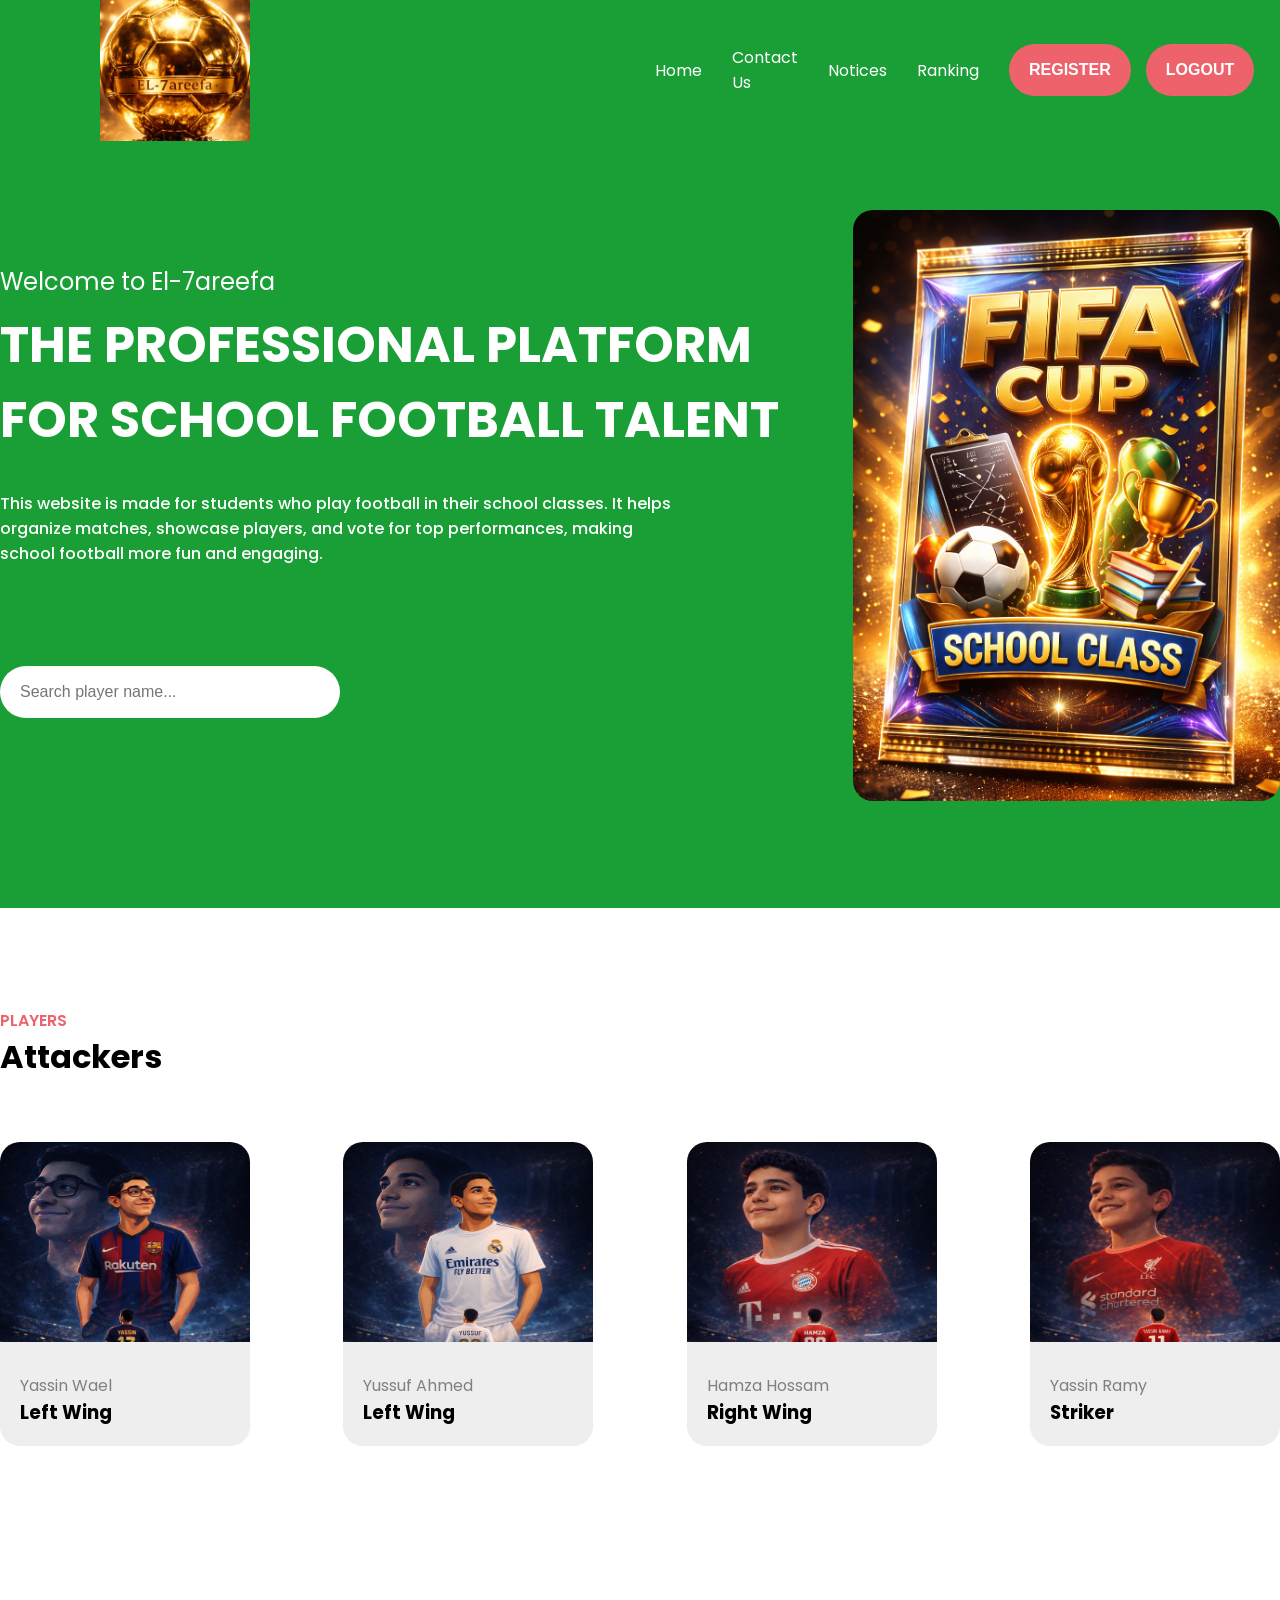
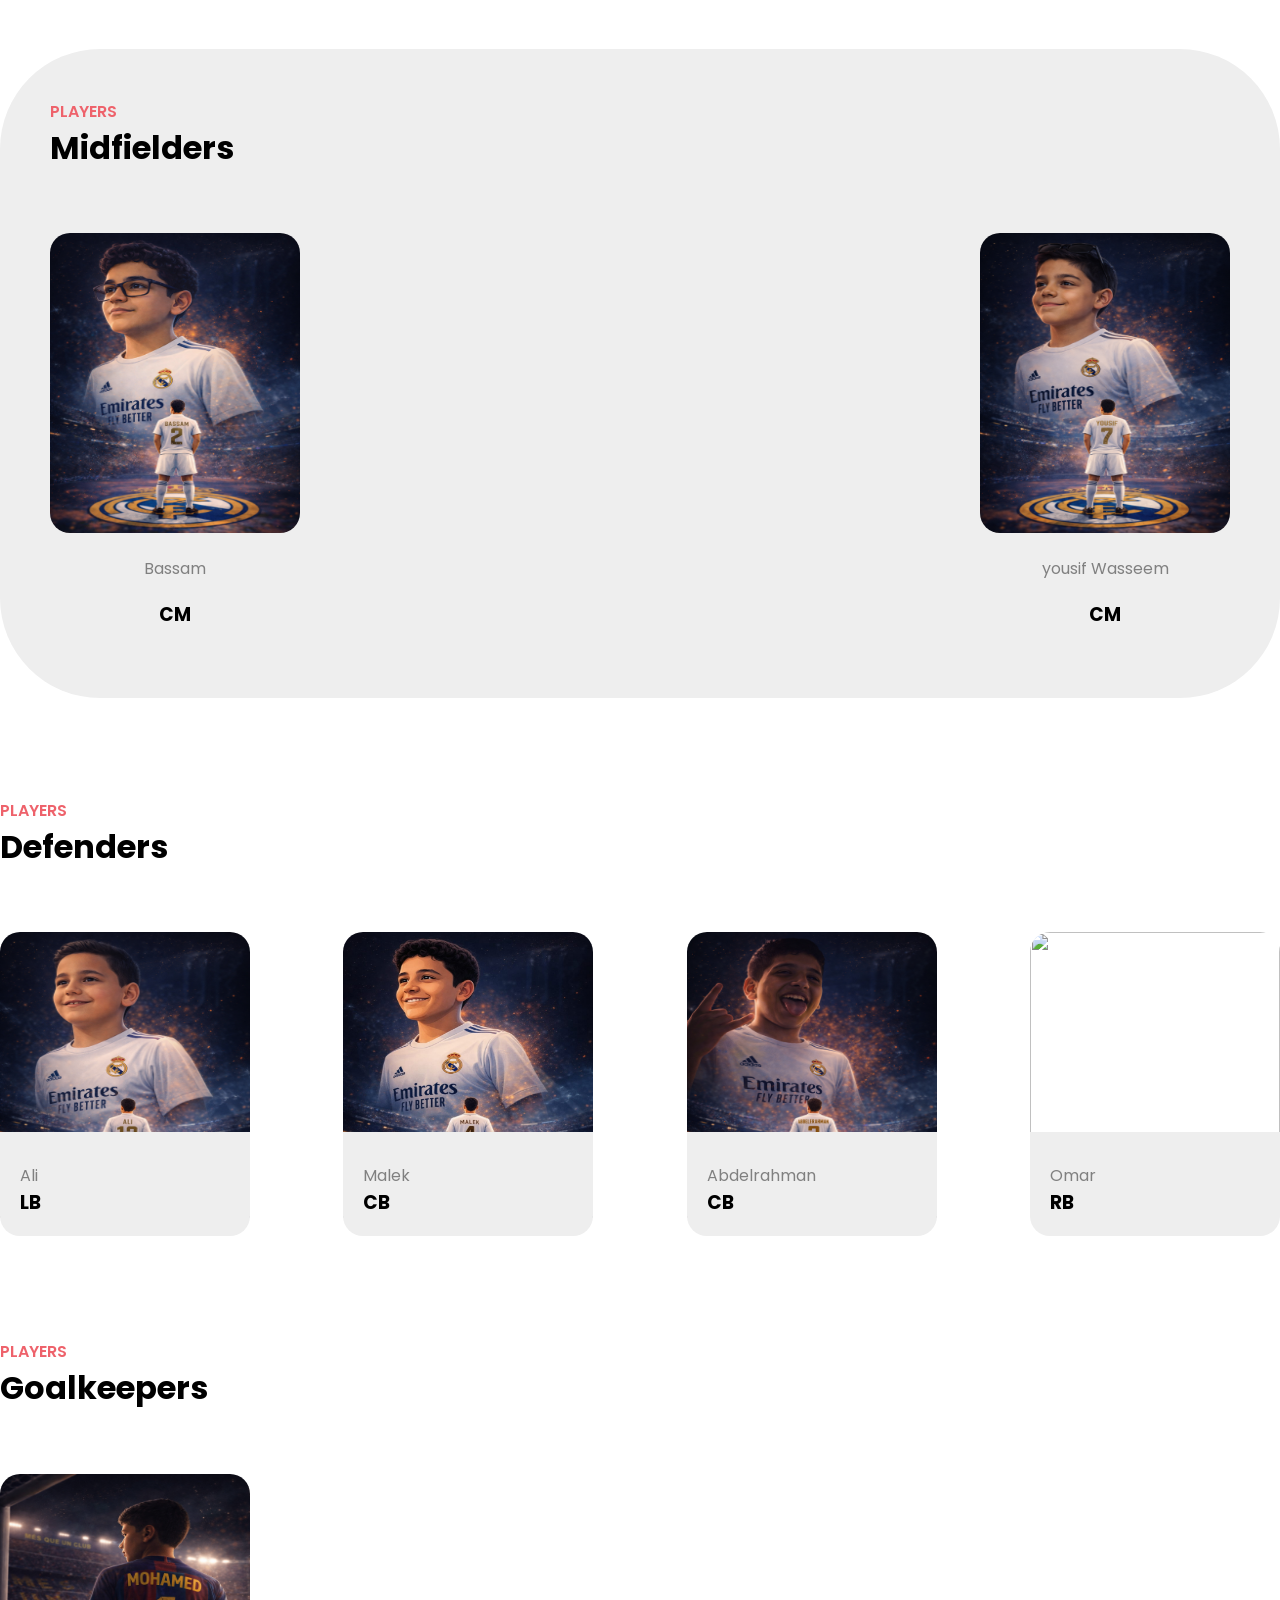
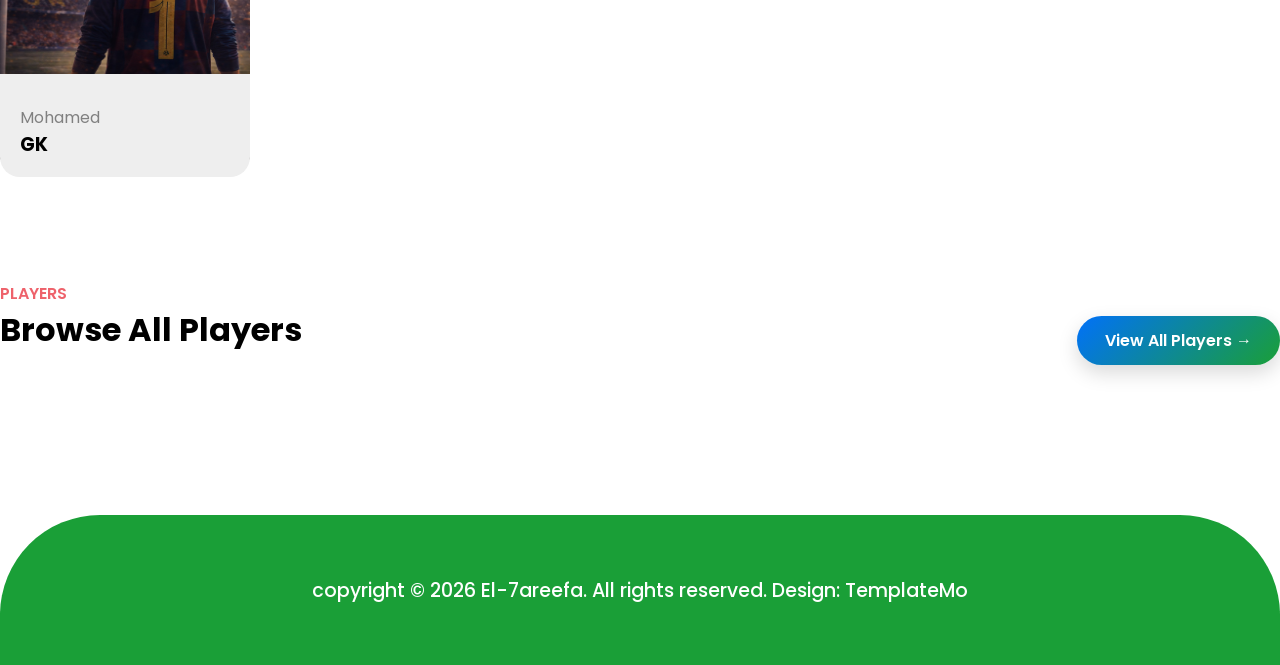
==== commit a84b46d0: "Add files via upload" ====
--- a/index.html
+++ b/index.html
@@ -20,10 +20,10 @@
           <img src="logo.png" alt="logo" />
         </a>
         <div class="headerLinks">
-          <a href="index.html">Home</a>
-            <a href="contactUs.html">Contact Us</a>
-            <a href="notices.html">Notices</a>
-            <a href="ranking.html">Ranking</a>
+          <a class="upperbtn" href="index.html">Home</a>
+            <a class="upperbtn" href="contactUs.html">Contact Us</a>
+            <a class="upperbtn" href="notices.html">Notices</a>
+            <a class="upperbtn" href="ranking.html">Ranking</a>
             <a href="signIn.html" id="registerBtn"><button class="btn">Register</button></a>
           <button class="btn" onclick="logout()">Logout</button>
           <p id="userEmail"></p>
--- a/style.css
+++ b/style.css
@@ -43,7 +43,7 @@
 }
 
 .headerLinks a:hover {
-    background-color: #1A7FF9;
+    background-color: #1a9f37;
 }
 
 .logo img {
@@ -312,7 +312,7 @@
 
 /* FOOTER  */
 .footerContainer {
-    background-color: #0171F9;
+    background-color:#1a9f37;
     height: 150px;
     border-radius: 100px 100px 0 0;
     margin-top: 100px;
@@ -694,3 +694,8 @@
 .player-card {
   position: relative;
 }
+
+.upperbtn:hover {
+    background-color: #9E4147;
+    cursor: pointer;
+}
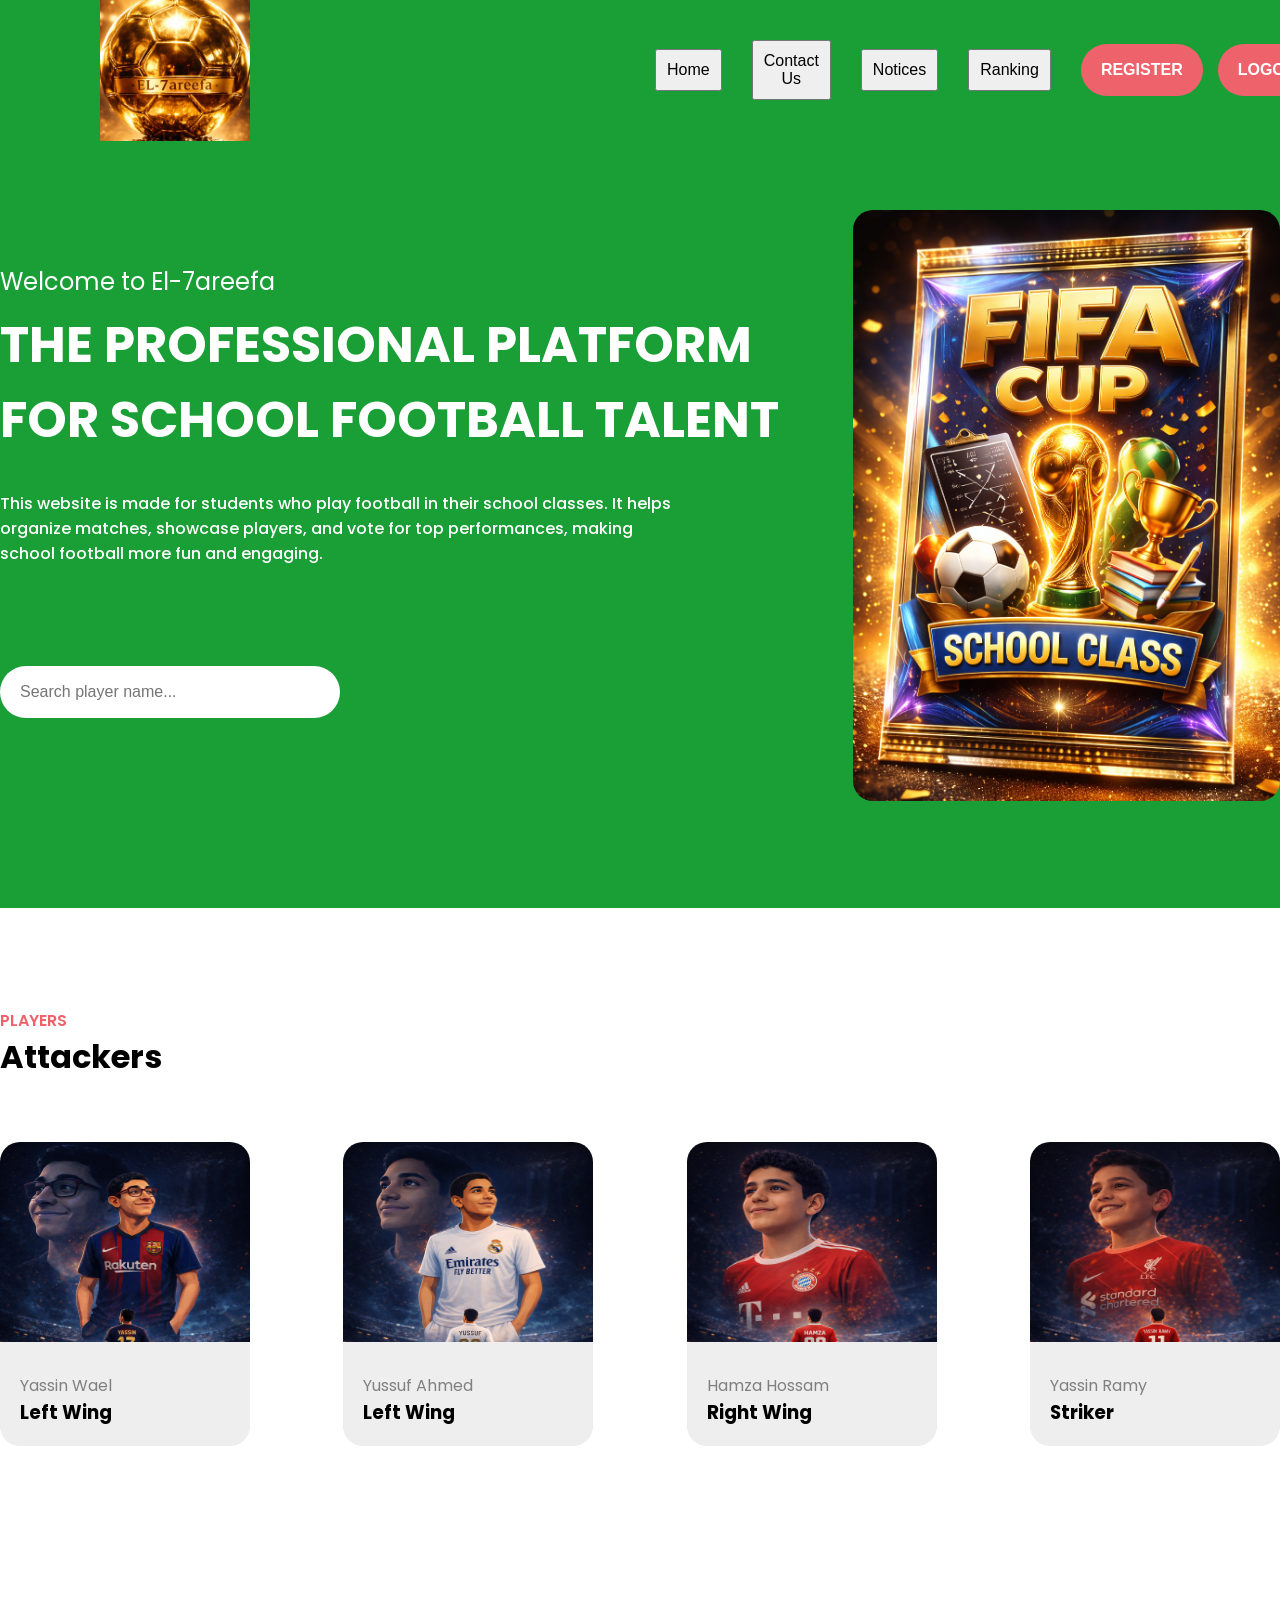
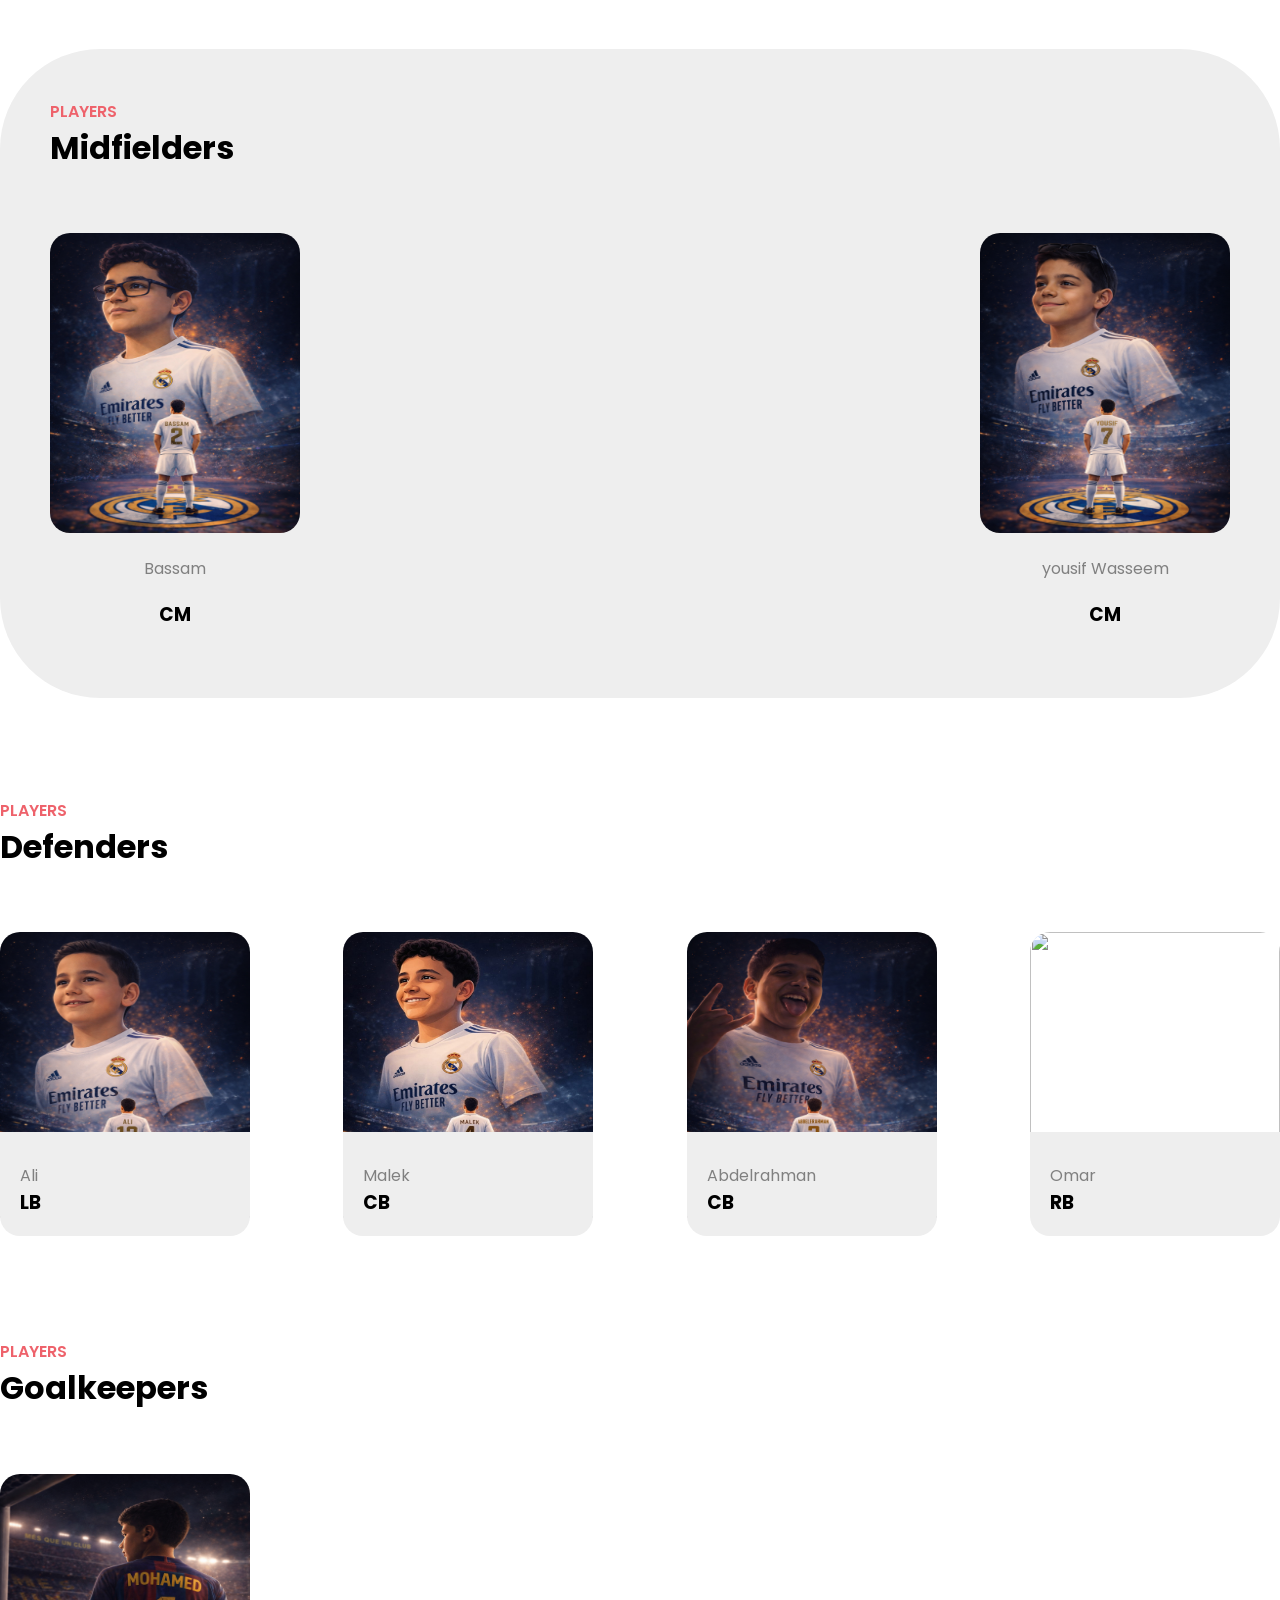
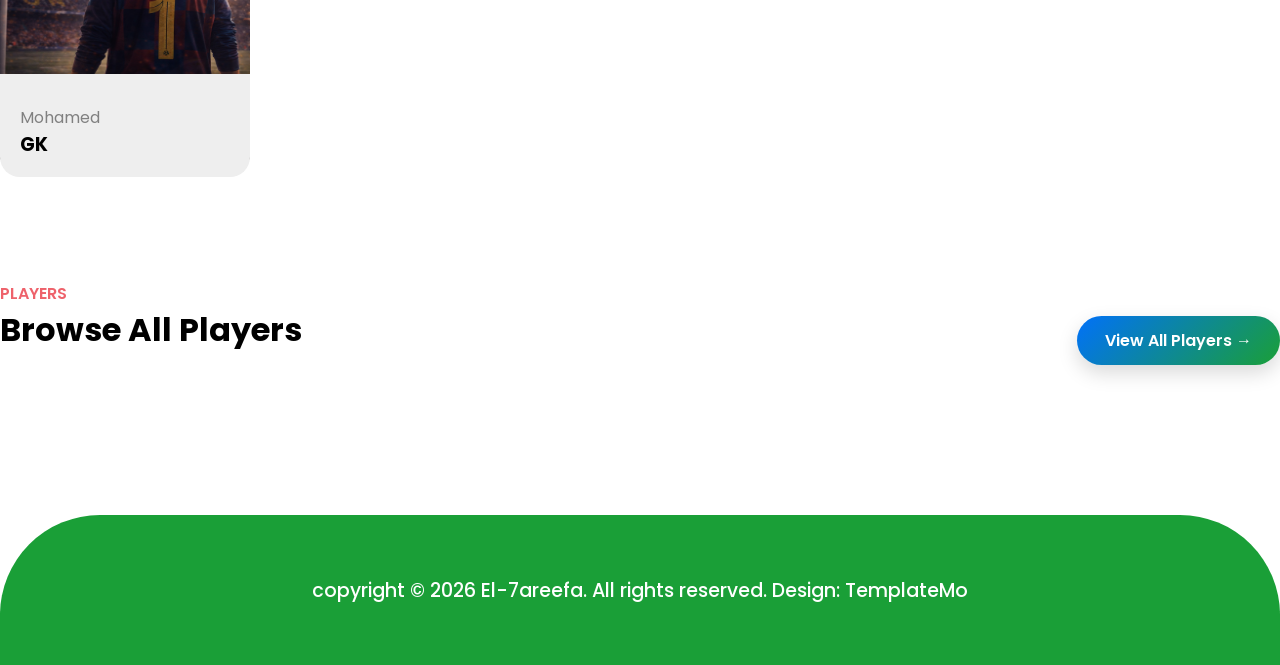
==== commit 4370f312: "Add files via upload" ====
--- a/index.html
+++ b/index.html
@@ -20,10 +20,10 @@
           <img src="logo.png" alt="logo" />
         </a>
         <div class="headerLinks">
-          <a class="upperbtn" href="index.html">Home</a>
-            <a class="upperbtn" href="contactUs.html">Contact Us</a>
-            <a class="upperbtn" href="notices.html">Notices</a>
-            <a class="upperbtn" href="ranking.html">Ranking</a>
+          <a  href="index.html"><button class="upperbtn">Home</button></a>
+            <a href="contactUs.html"><button class="upperbtn">Contact Us</button></a>
+            <a href="notices.html"><button class="upperbtn">Notices</button></a>
+            <a href="ranking.html"><button class="upperbtn">Ranking</button></a>
             <a href="signIn.html" id="registerBtn"><button class="btn">Register</button></a>
           <button class="btn" onclick="logout()">Logout</button>
           <p id="userEmail"></p>
--- a/style.css
+++ b/style.css
@@ -696,6 +696,6 @@
 }
 
 .upperbtn:hover {
-    background-color: #9E4147;
+    background-color: #80ff00;
     cursor: pointer;
 }
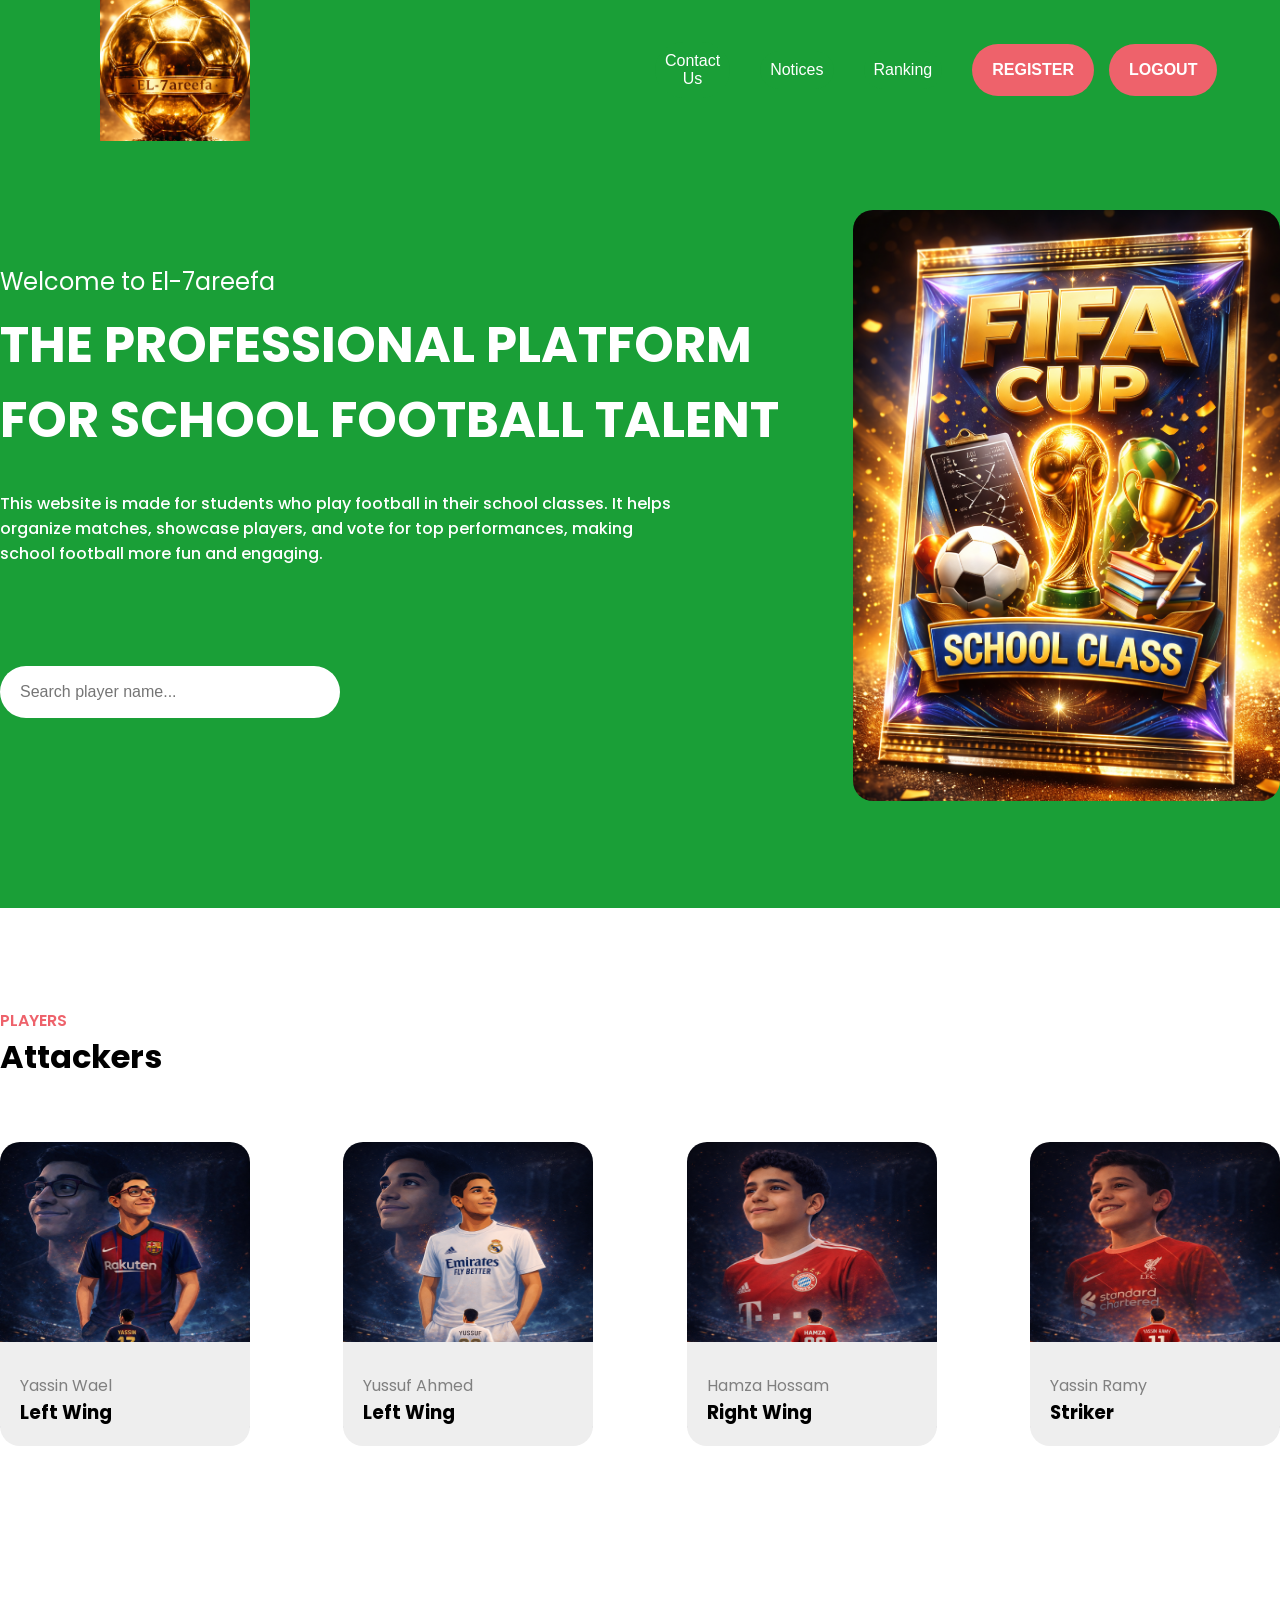
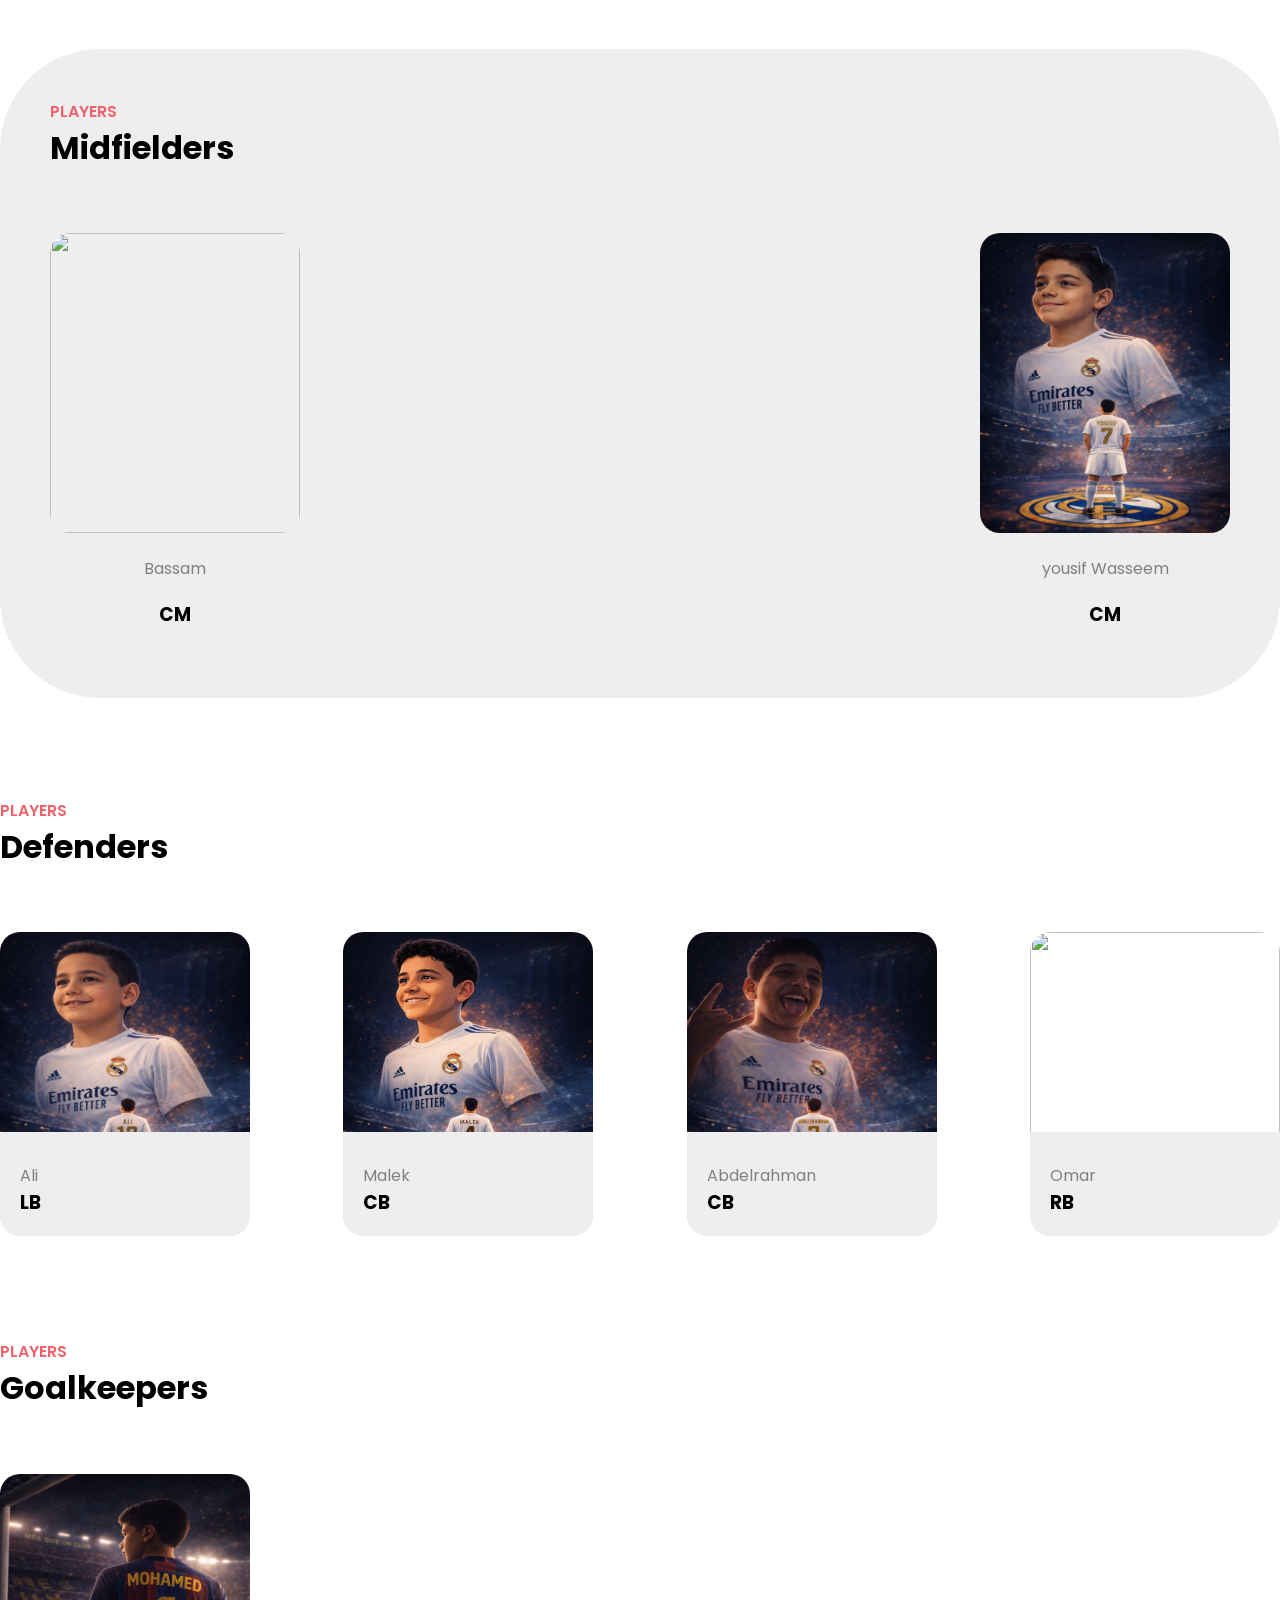
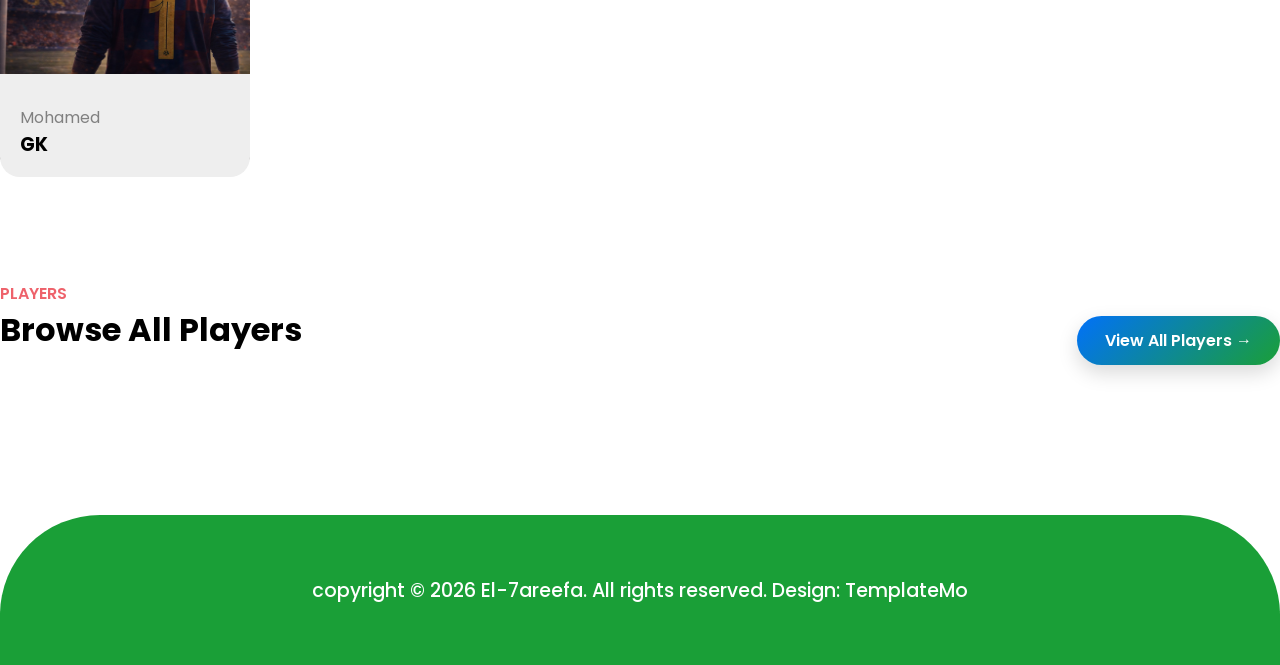
==== commit 4a1c2599: "Add files via upload" ====
--- a/index.html
+++ b/index.html
@@ -20,11 +20,10 @@
           <img src="logo.png" alt="logo" />
         </a>
         <div class="headerLinks">
-          <a  href="index.html"><button class="upperbtn">Home</button></a>
-            <a href="contactUs.html"><button class="upperbtn">Contact Us</button></a>
-            <a href="notices.html"><button class="upperbtn">Notices</button></a>
-            <a href="ranking.html"><button class="upperbtn">Ranking</button></a>
-            <a href="signIn.html" id="registerBtn"><button class="btn">Register</button></a>
+          <a href="contactUs.html"><button class="upperbtn">Contact Us</button></a>
+          <a href="notices.html"><button class="upperbtn">Notices</button></a>
+          <a href="ranking.html"><button class="upperbtn">Ranking</button></a>
+          <a href="signIn.html" id="registerBtn"><button class="btn">Register</button></a>
           <button class="btn" onclick="logout()">Logout</button>
           <p id="userEmail"></p>
         </div>
@@ -128,7 +127,7 @@
           <!-- CARD 1  -->
           <div class="card">
             <div class="cardImg">
-              <img src="bassam.png" alt="" class="yassin"/>
+              <img src="bassam_abdallah.png" alt="" class="yassin"/>
             </div>
             <div class="cardInfo">
               <p class="genre">Bassam</p>
--- a/style.css
+++ b/style.css
@@ -696,6 +696,15 @@
 }
 
 .upperbtn:hover {
-    background-color: #80ff00;
+    background-color: #009a00;
     cursor: pointer;
+    border-radius: 50px;
+    border: none;
+}
+
+.upperbtn {
+    border-radius: 50px;
+    border: none;
+    background-color: #1a9f37;
+    color: white;
 }
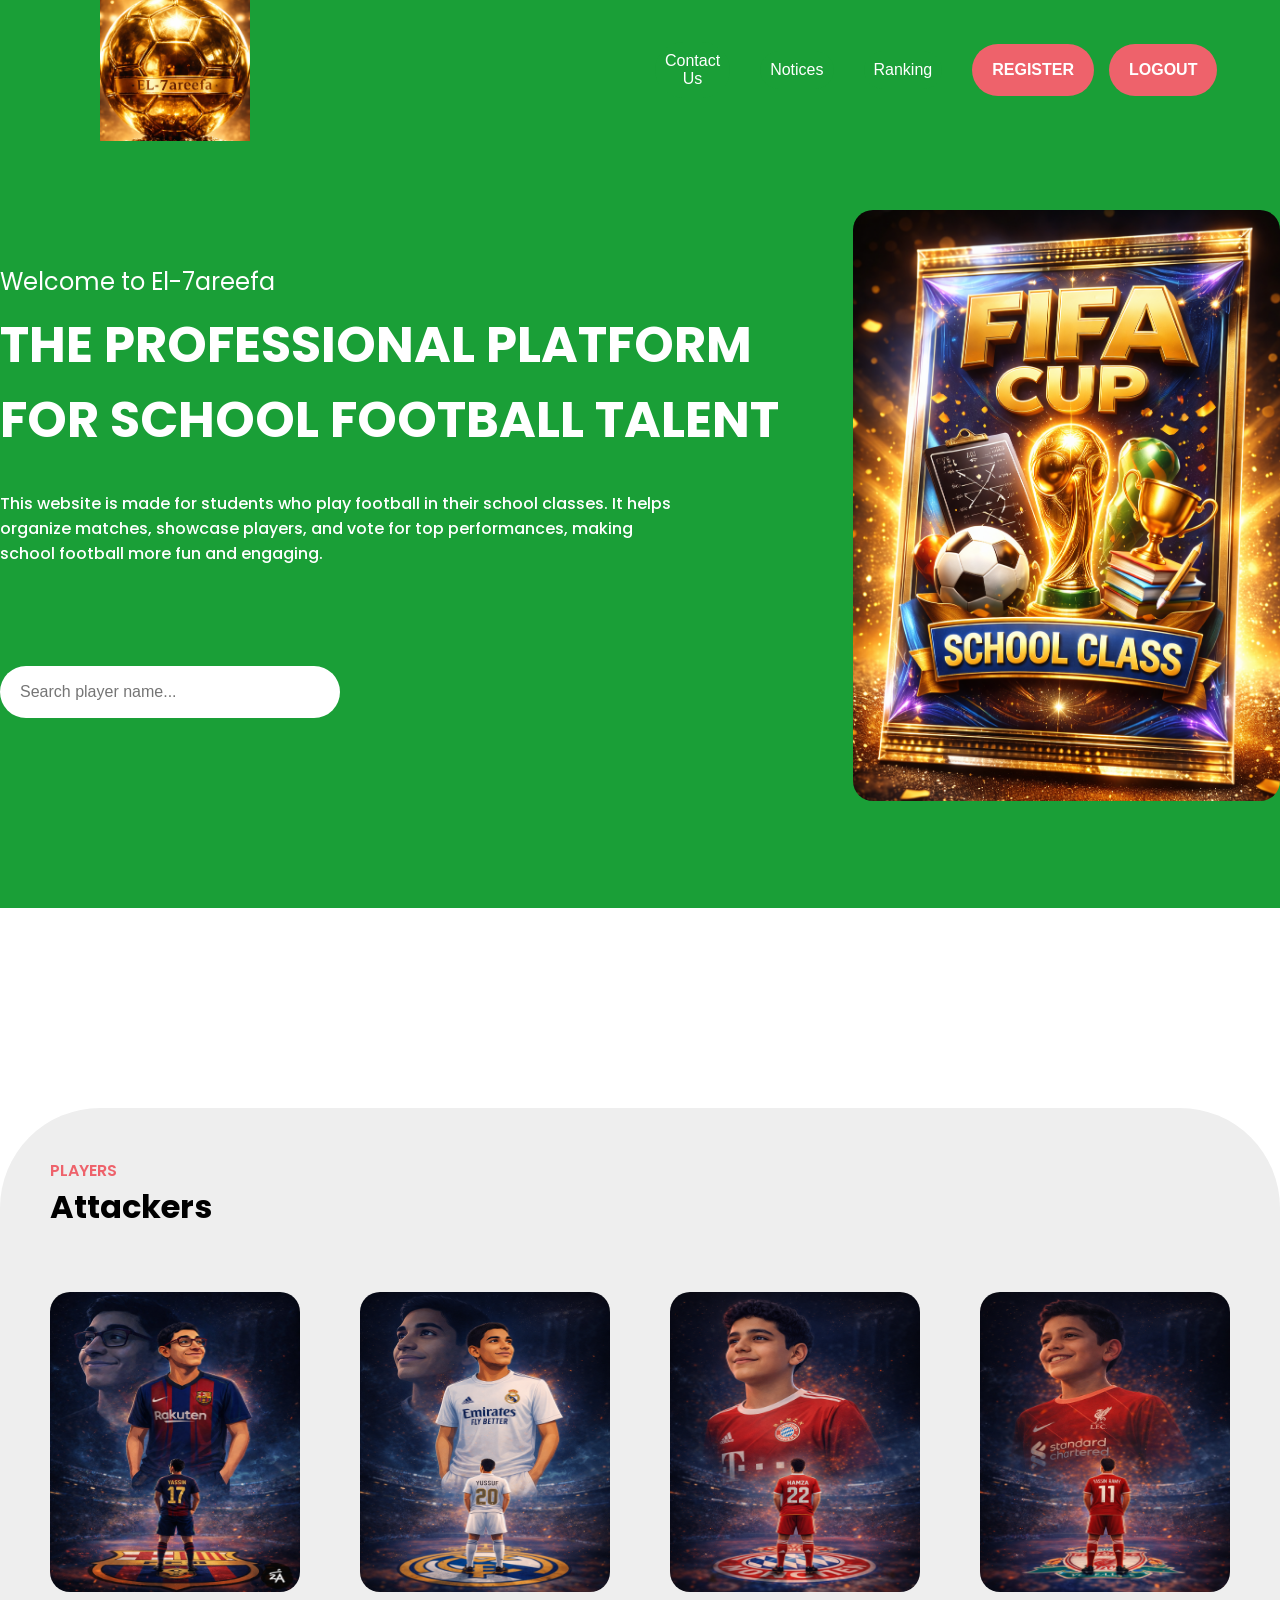
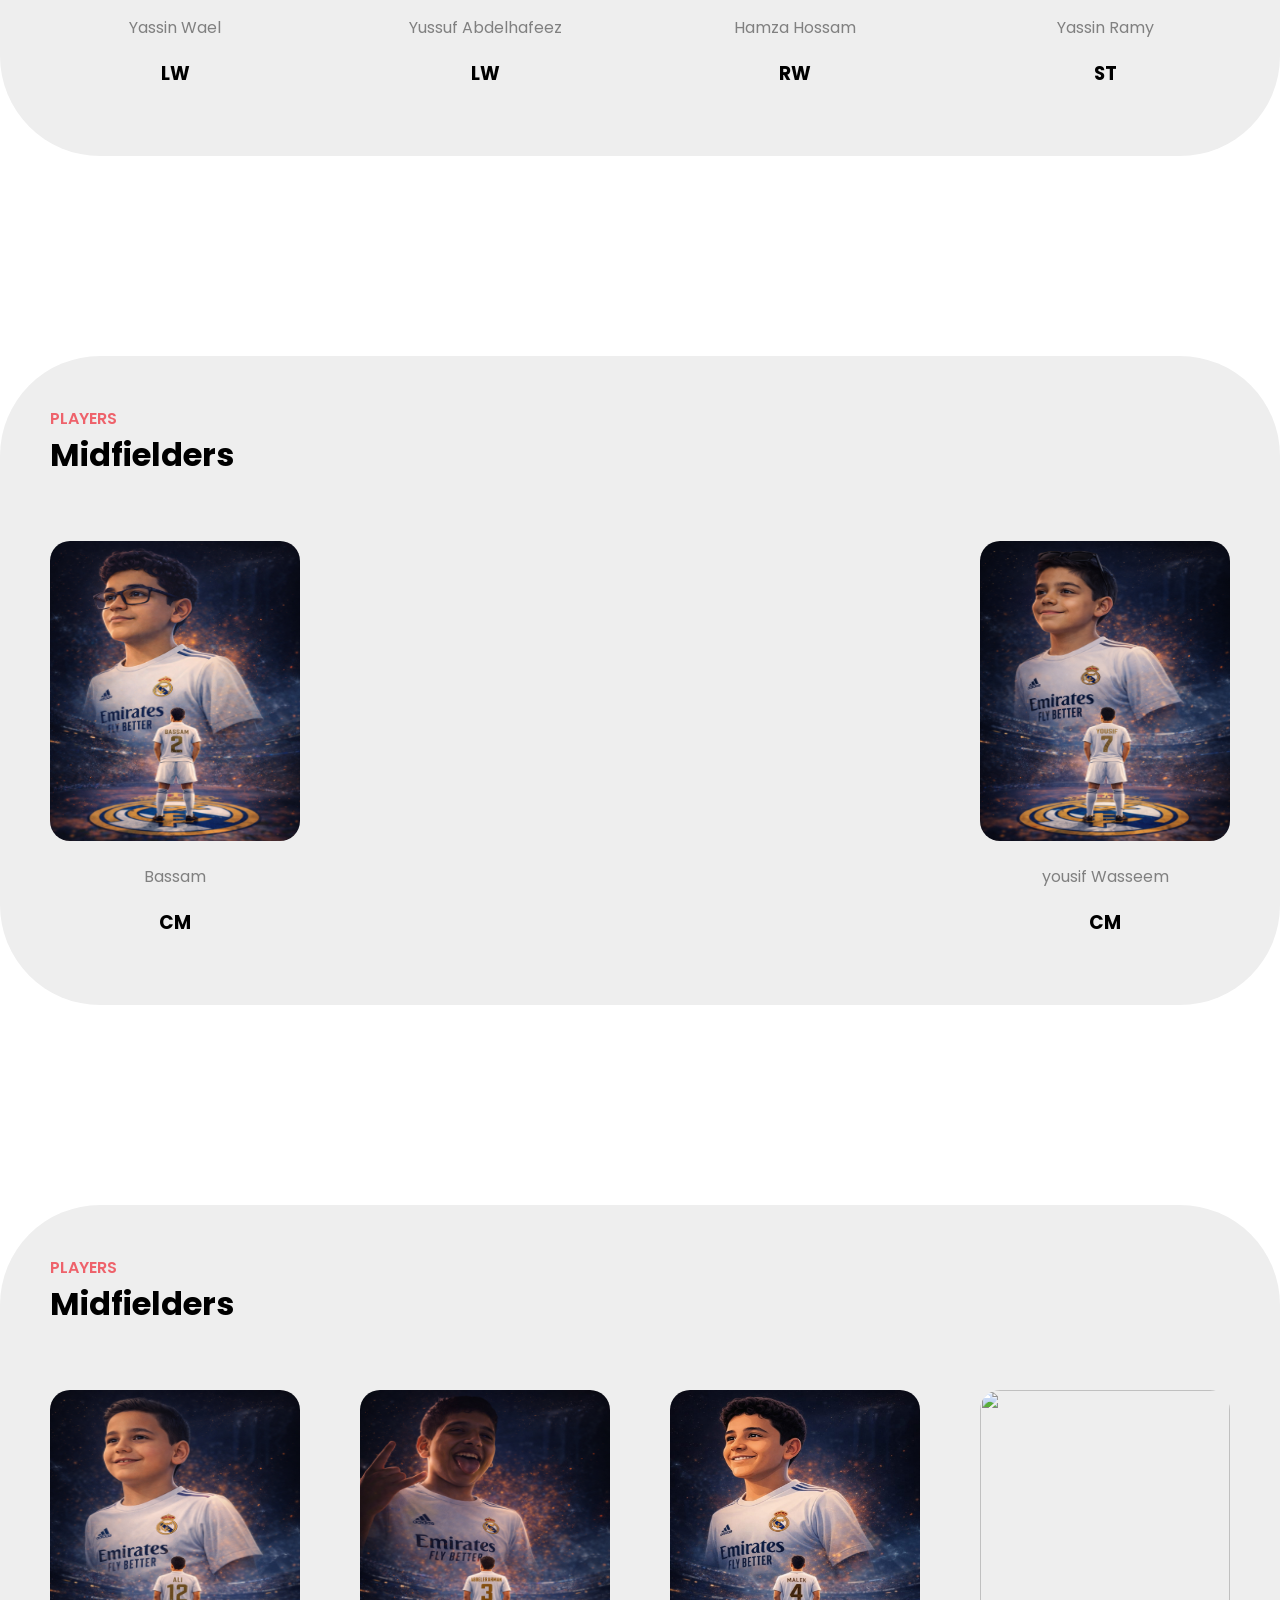
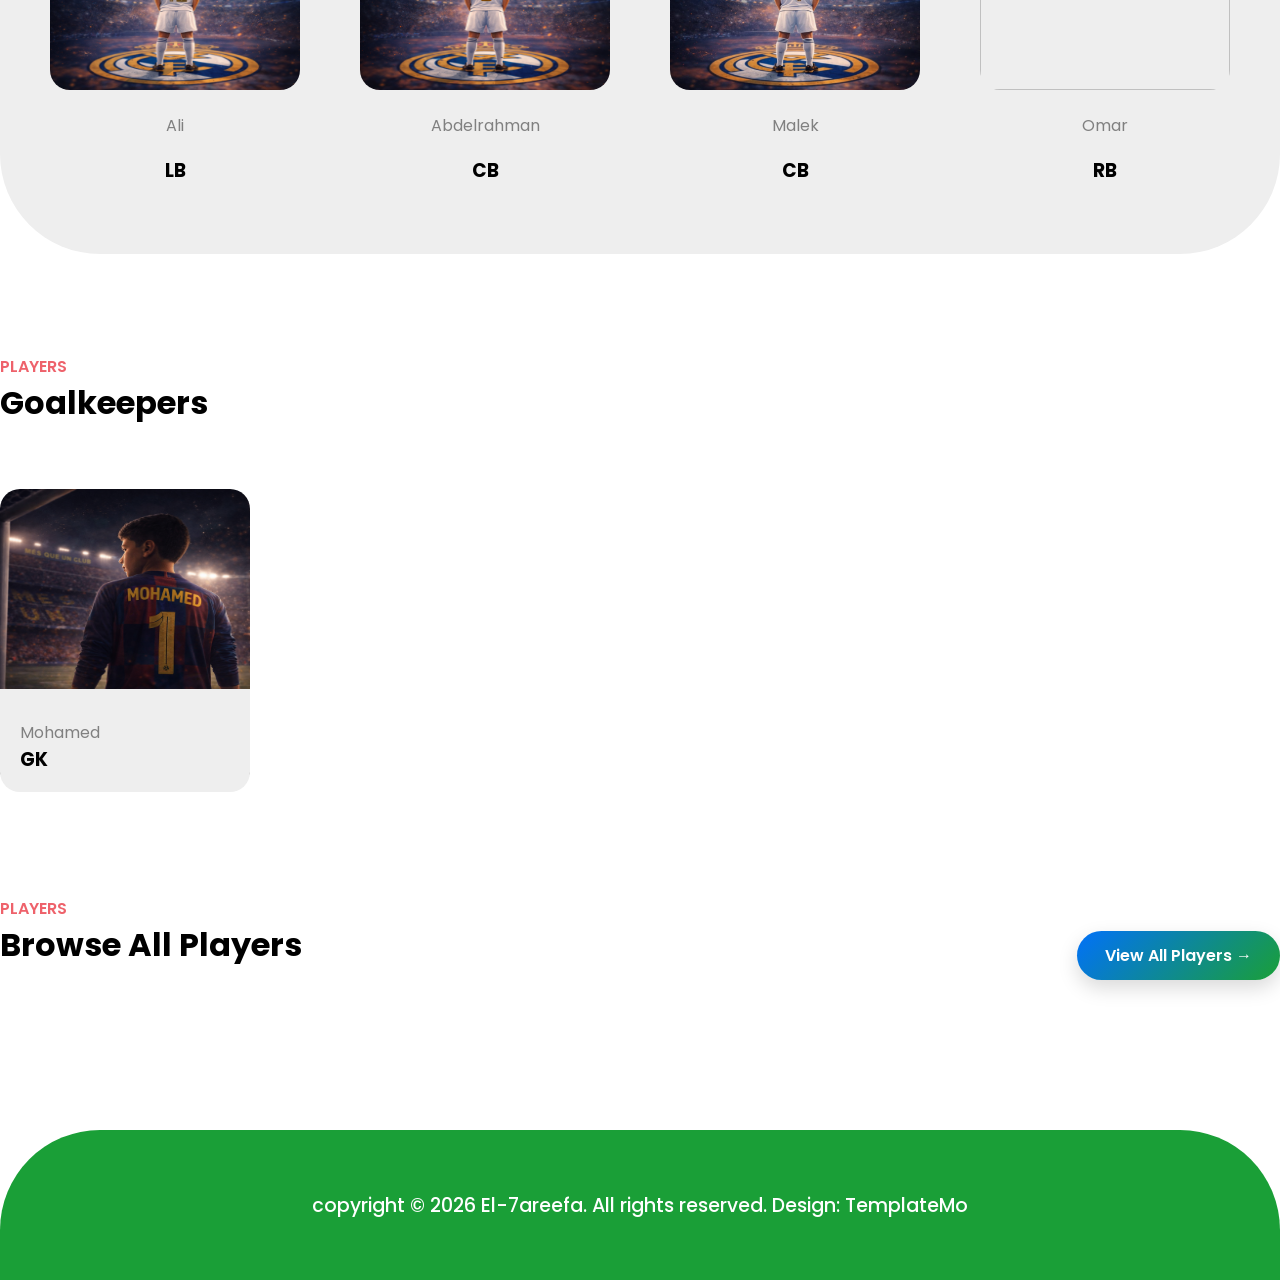
==== commit 42c45011: "Add files via upload" ====
--- a/index.html
+++ b/index.html
@@ -64,58 +64,56 @@
     </div>
 
     <!-- TRENDING GAMES SECTION  -->
-    <div class="trendingContainer">
-      <span>Players</span>
-      <div class="trendingHeader">
-        <h1>Attackers</h1>
-      </div>
-      <div class="trendingCard">
-        <!-- TRENDING GAME 1 -->
-        <div class="card">
-          <img src="trending-01.png" alt="" class="yassin"/>
-          <div class="cardInfo">
-            <div class="cardName">
-              <p>Yassin Wael</p>
-              <h3>Left Wing</h3>
-            </div>
-          </div>
-        </div>
-
-        <!-- TRENDING GAME 2 -->
-        <div class="card">
-          <img src="trending-02.png" alt="" class="yassin"/>
-          <div class="cardInfo">
-            <div class="cardName">
-              <p>Yussuf Ahmed</p>
-              <h3>Left Wing</h3>
-            </div>
-          </div>
-        </div>
-
-        <!-- TRENDING GAME 3 -->
-        <div class="card">
-          <img src="hamza.png" alt="" class="yassin" />
-          <div class="cardInfo">
-            <div class="cardName">
-              <p>Hamza Hossam</p>
-              <h3>Right Wing</h3>
-            </div>
-          </div>
-        </div>
-
-        <!-- TRENDING GAME 4 -->
-        <div class="card">
-          <img src="yassin_ramy.png" alt="" class="yassin"/>
-          <div class="cardInfo">
-            <div class="cardName">
-              <p>Yassin Ramy</p>
-              <h3>Striker</h3>
-            </div>
-          </div>
-        </div>
-      </div>
-    </div>
-
+<div class="mostContainer">
+      <div class="mostPlayed">
+        <span>Players</span>
+        <div class="mostHeader">
+          <h1>Attackers</h1>
+        </div>
+        <div class="mostCards">
+          <!-- CARD 1  -->
+          <div class="card">
+            <div class="cardImg">
+              <img src="trending-01.png" alt="" class="yassin"/>
+            </div>
+            <div class="cardInfo">
+              <p class="genre">Yassin Wael</p>
+              <h3 class="cardName">LW</h3>
+            </div>
+          </div>
+          <!-- CARD 2  -->
+          <div class="card">
+            <div class="cardImg">
+              <img src="trending-02.png" alt="" class="yassin"/>
+            </div>
+            <div class="cardInfo">
+              <p class="genre">Yussuf Abdelhafeez</p>
+              <h3 class="cardName">LW</h3>
+            </div>
+          </div>
+          <!-- CARD 3  -->
+          <div class="card">
+            <div class="cardImg">
+              <img src="hamza.png" alt="" class="yassin"/>
+            </div>
+            <div class="cardInfo">
+              <p class="genre">Hamza Hossam</p>
+              <h3 class="cardName">RW</h3>
+            </div>
+          </div>
+          <!-- CARD 4  -->
+          <div class="card">
+            <div class="cardImg">
+              <img src="yassin_ramy.png" alt="" class="yassin"/>
+            </div>
+            <div class="cardInfo">
+              <p class="genre">Yassin Ramy</p>
+              <h3 class="cardName">ST</h3>
+            </div>
+          </div>
+        </div>
+      </div>
+    </div>
     <!-- MOST PLAYED SECTION  -->
     <div class="mostContainer">
       <div class="mostPlayed">
@@ -149,52 +147,51 @@
     </div>
 
     <!-- TOP CATEGORIES  -->
-    <div class="trendingContainer">
-      <span>Players</span>
-      <div class="trendingHeader">
-        <h1>Defenders</h1>
-      </div>
-      <div class="trendingCard">
-        <!-- TRENDING GAME 1 -->
-        <div class="card">
-          <img src="ali.png" alt="" class="yassin"/>
-          <div class="cardInfo">
-            <div class="cardName">
-              <p>Ali</p>
-              <h3>LB</h3>
-            </div>
-          </div>
-        </div>
-
-        <!-- TRENDING GAME 2 -->
-        <div class="card">
-          <img src="malek.png.jpg" alt="" class="yassin"/>
-          <div class="cardInfo">
-            <div class="cardName">
-              <p>Malek</p>
-              <h3>CB</h3>
-            </div>
-          </div>
-        </div>
-
-        <!-- TRENDING GAME 3 -->
-        <div class="card">
-          <img src="abdelrahman.png" alt="" class="yassin"/>
-          <div class="cardInfo">
-            <div class="cardName">
-              <p>Abdelrahman</p>
-              <h3>CB</h3>
-            </div>
-          </div>
-        </div>
-
-        <!-- TRENDING GAME 4 -->
-        <div class="card">
-          <img src="trending-04.jpg" alt="" class="yassin"/>
-          <div class="cardInfo">
-            <div class="cardName">
-              <p>Omar</p>
-              <h3>RB</h3>
+    <div class="mostContainer">
+      <div class="mostPlayed">
+        <span>Players</span>
+        <div class="mostHeader">
+          <h1>Midfielders</h1>
+        </div>
+        <div class="mostCards">
+          <!-- CARD 1  -->
+          <div class="card">
+            <div class="cardImg">
+              <img src="ali.png" alt="" class="yassin"/>
+            </div>
+            <div class="cardInfo">
+              <p class="genre">Ali</p>
+              <h3 class="cardName">LB</h3>
+            </div>
+          </div>
+          <!-- CARD 2  -->
+          <div class="card">
+            <div class="cardImg">
+              <img src="abdelrahman.png" alt="" class="yassin"/>
+            </div>
+            <div class="cardInfo">
+              <p class="genre">Abdelrahman</p>
+              <h3 class="cardName">CB</h3>
+            </div>
+          </div>
+          <!-- CARD 3  -->
+          <div class="card">
+            <div class="cardImg">
+              <img src="malek.png.jpg" alt="" class="yassin"/>
+            </div>
+            <div class="cardInfo">
+              <p class="genre">Malek</p>
+              <h3 class="cardName">CB</h3>
+            </div>
+          </div>
+          <!-- CARD 4  -->
+          <div class="card">
+            <div class="cardImg">
+              <img src="" alt="" class="yassin"/>
+            </div>
+            <div class="cardInfo">
+              <p class="genre">Omar</p>
+              <h3 class="cardName">RB</h3>
             </div>
           </div>
         </div>
